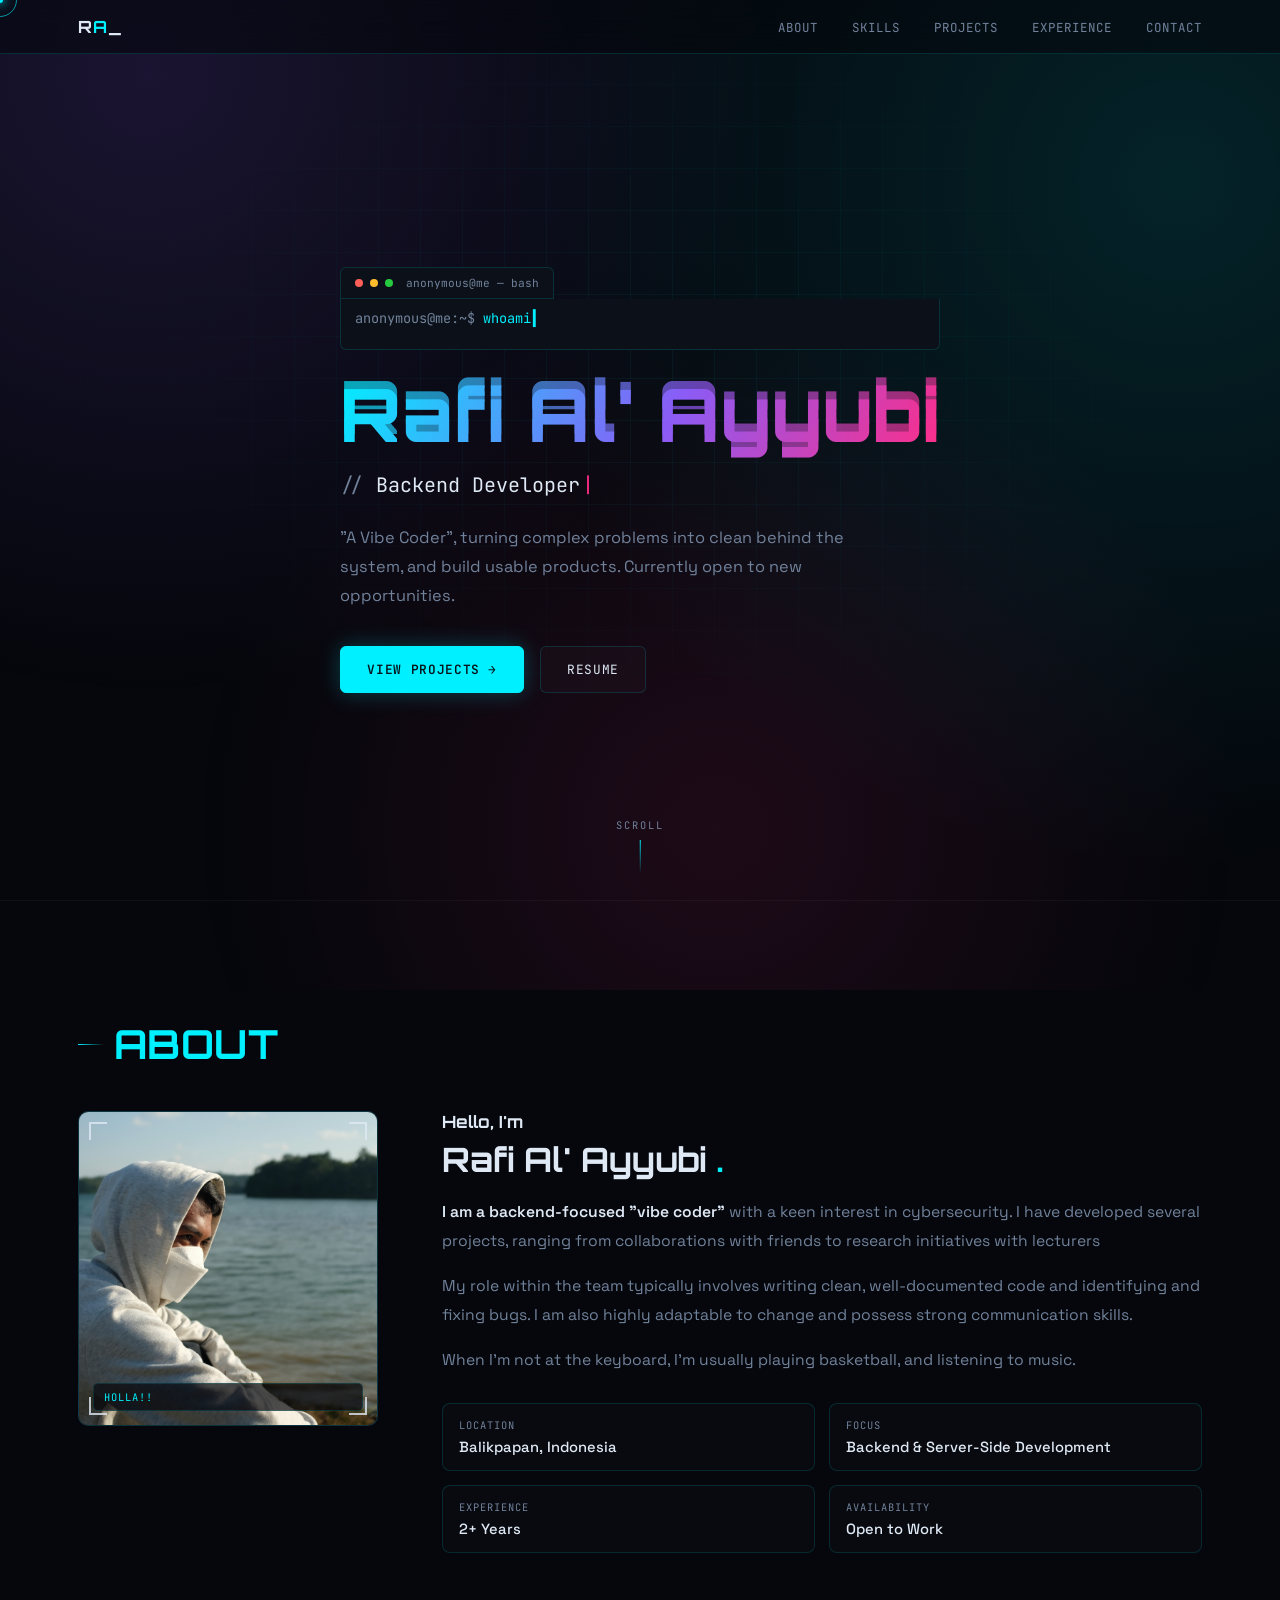
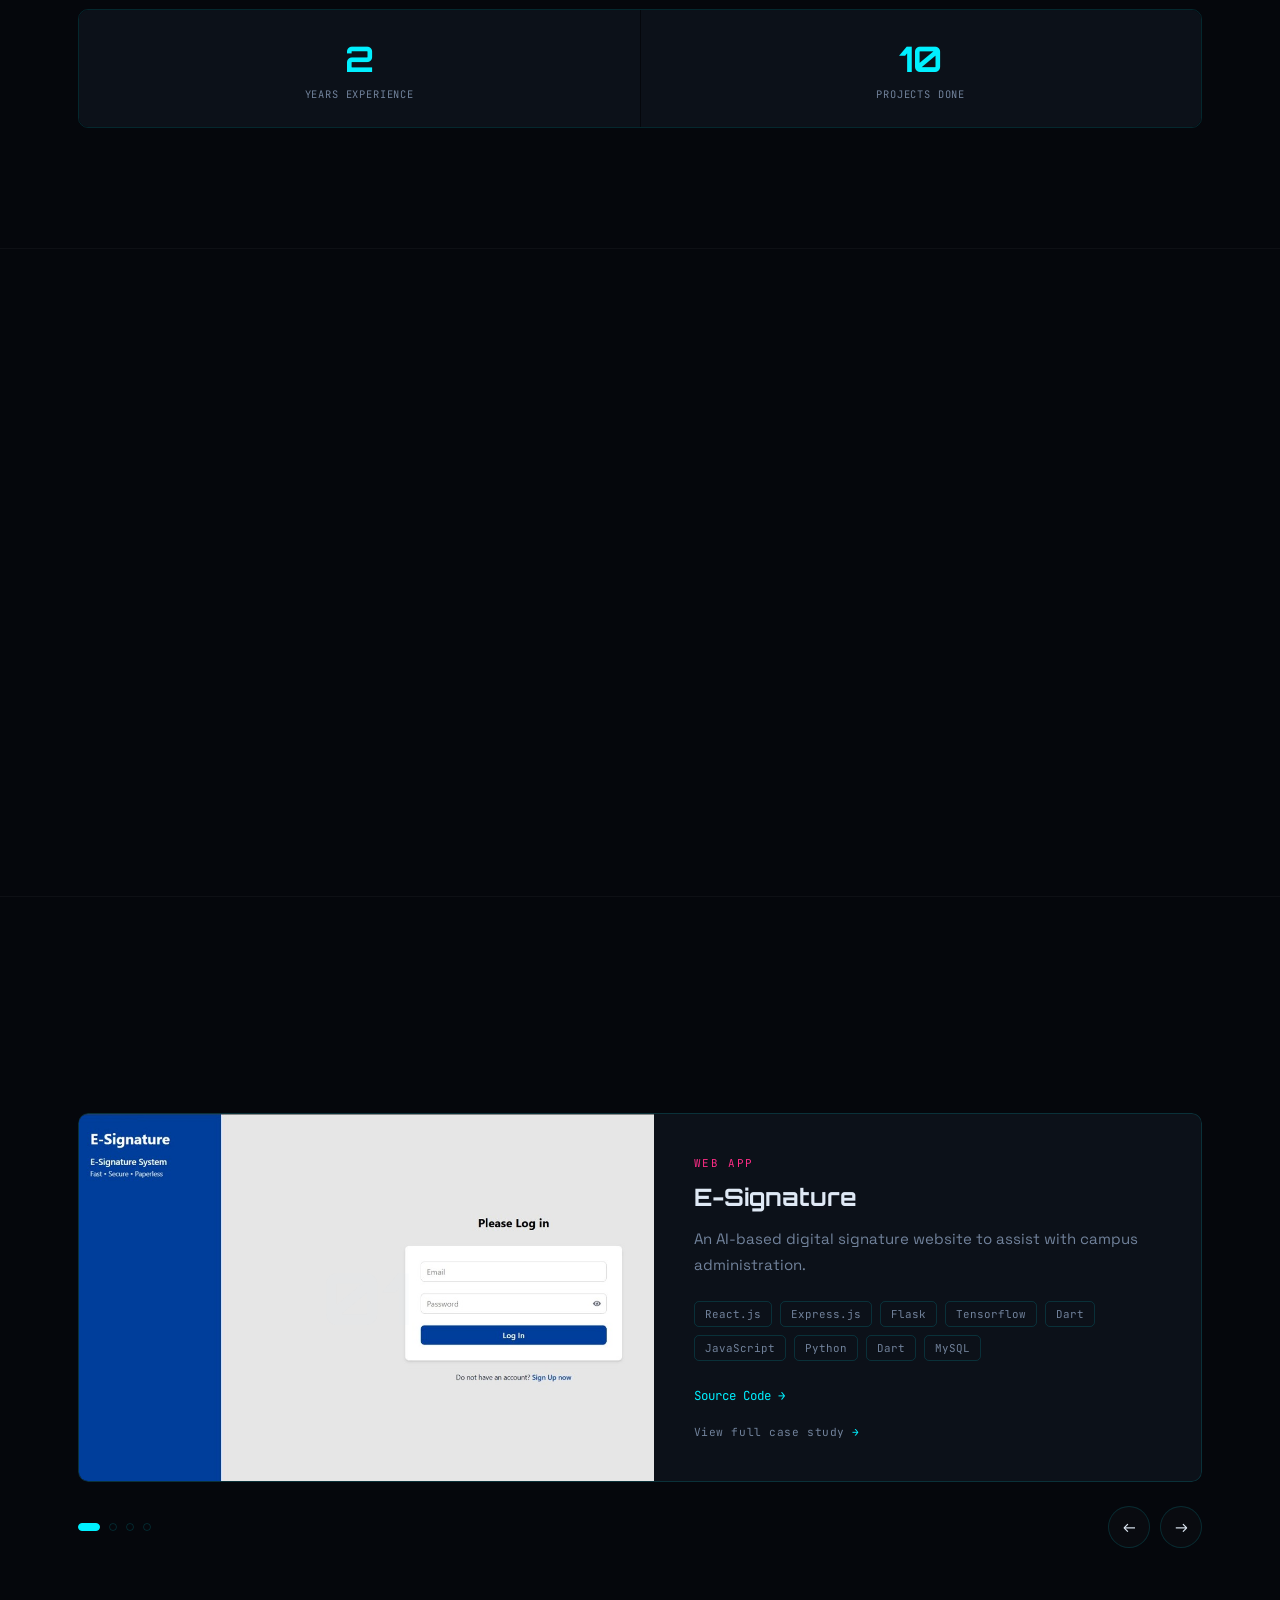
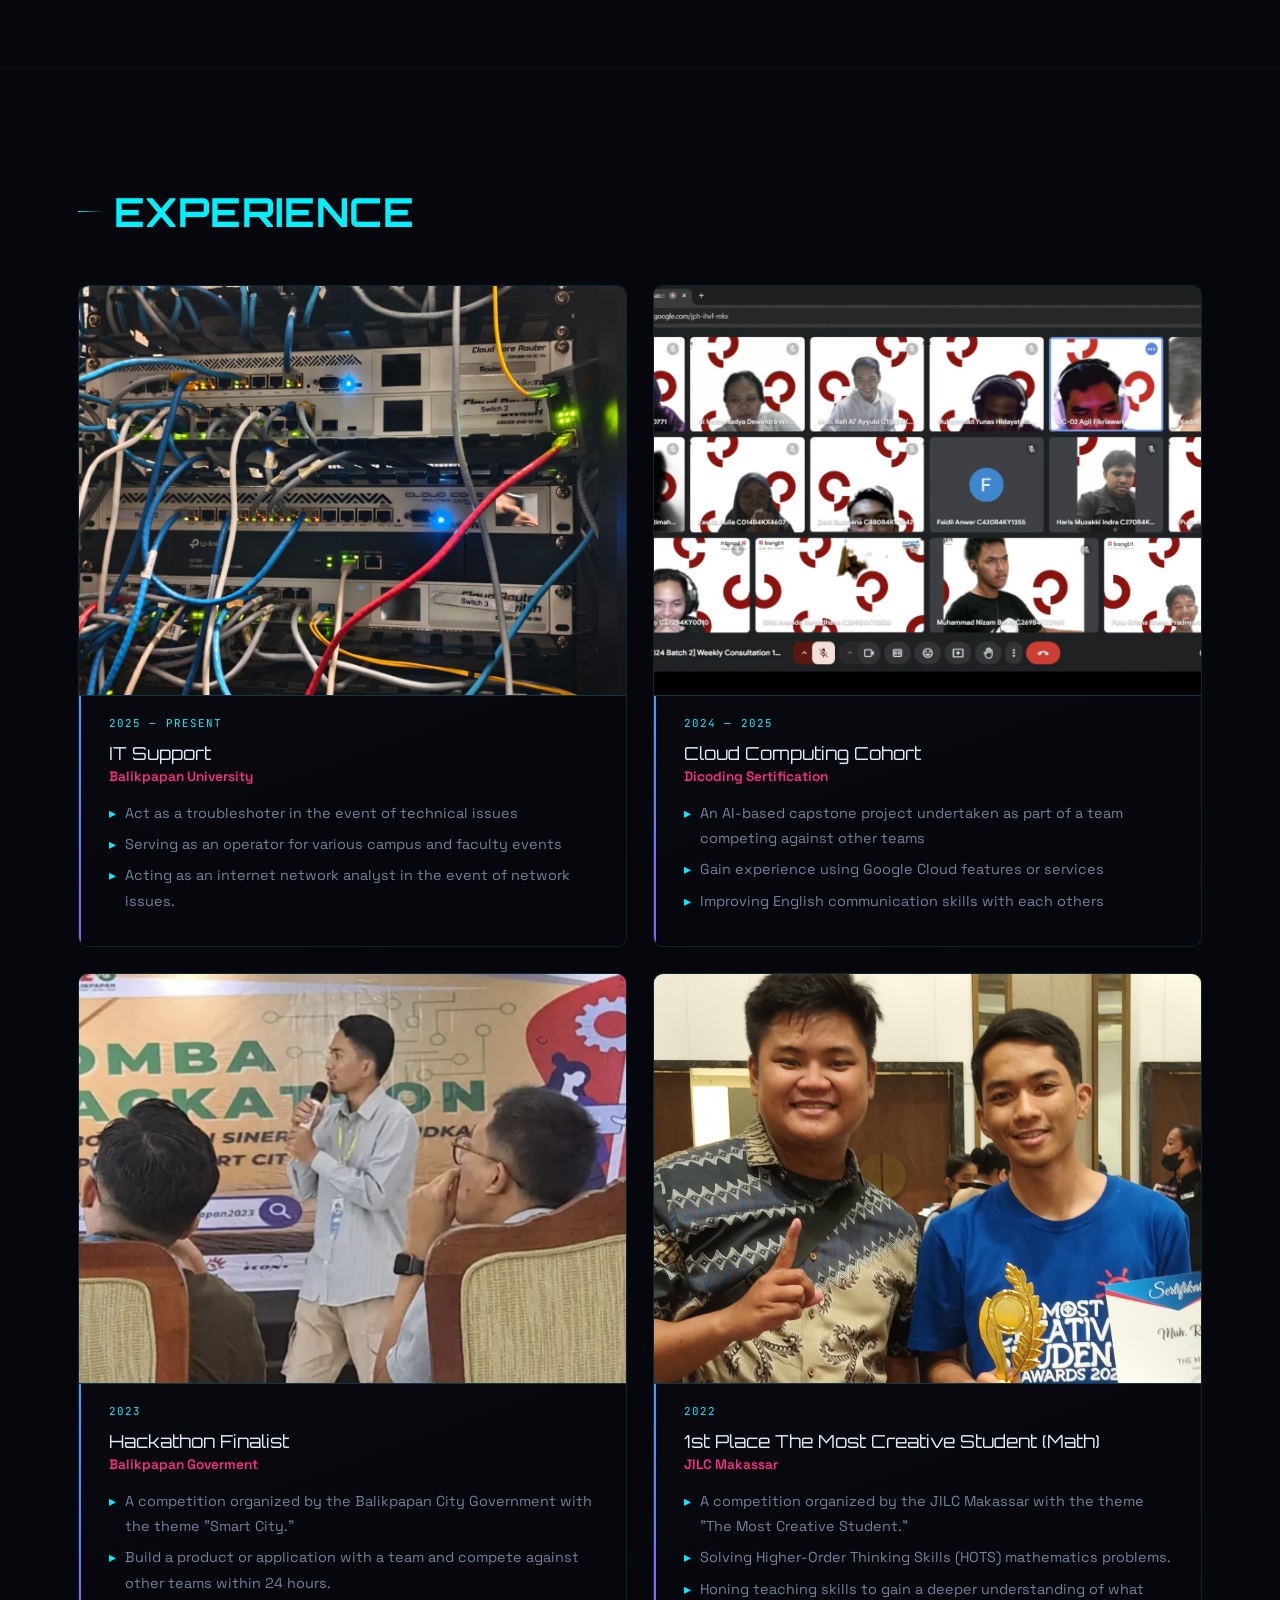
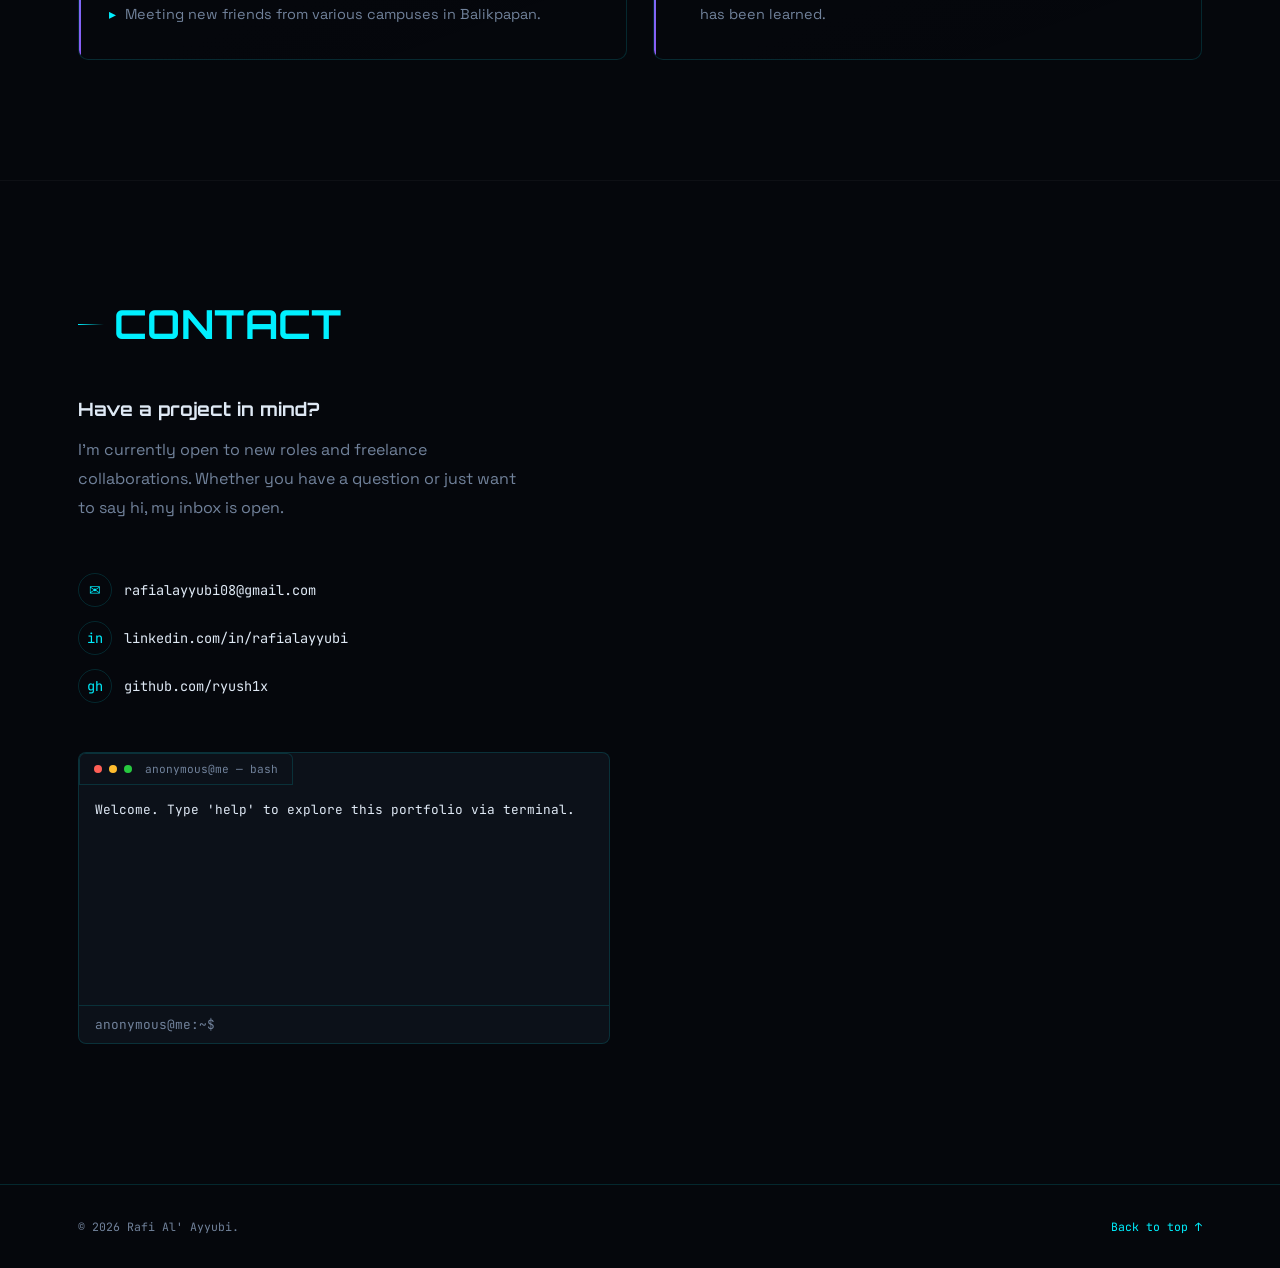
==== index.html @ 1286b6e8 "add files via upload" ====
<!DOCTYPE html>
<html lang="en">
<head>
<meta charset="UTF-8">
<meta name="viewport" content="width=device-width, initial-scale=1.0">
<title>Rafi Al' Ayyubi — Portfolio</title>
<link rel="preconnect" href="https://fonts.googleapis.com">
<link href="https://fonts.googleapis.com/css2?family=Orbitron:wght@500;600;700;800&family=Space+Grotesk:wght@400;500;600;700&family=JetBrains+Mono:wght@400;500;600&display=swap" rel="stylesheet">
<link rel="stylesheet" href="css/style.css">
</head>
<body data-page="home">

<div id="preloader">
  <div class="pre-inner">
    <div class="pre-logo">R<span>A</span>_</div>
    <p class="pre-line">&gt; booting_portfolio.sys</p>
    <div class="pre-bar"><div class="pre-bar-fill" id="preFill"></div></div>
    <p class="pre-pct"><span id="prePct">0</span>%</p>
  </div>
</div>

<div id="pageTransition" class="page-transition">
  <div class="pt-inner">
    [ <span id="ptText">OPENING_FILE</span> ]
    <div class="pt-bar"><div class="pt-bar-fill" id="ptFill"></div></div>
  </div>
</div>

<div id="cursor-dot"></div>
<div id="cursor-ring"></div>
<div id="scroll-progress"></div>

<header>
  <nav>
    <div class="logo">R<span>A</span>_</div>
    <ul class="nav-links" id="navLinks">
      <li><a href="#about">About</a></li>
      <li><a href="#skills">Skills</a></li>
      <li><a href="#projects">Projects</a></li>
      <li><a href="#experience">Experience</a></li>
      <li><a href="#contact">Contact</a></li>
    </ul>
    <button class="menu-toggle" id="menuToggle" aria-label="Toggle menu"><span></span><span></span><span></span></button>
  </nav>
</header>

<section class="hero" id="home">
  <div class="wrap hero-inner">
    <div class="term-bar anim-in" style="--d:.05s">
      <span class="term-dot r"></span><span class="term-dot y"></span><span class="term-dot g"></span>
      <span style="margin-left:6px;">anonymous@me — bash</span>
    </div>
    <div class="term-line anim-in" style="--d:.15s"><span class="prompt">anonymous@me:~$</span> <span id="term-type"></span></div>

    <h1 class="anim-in" style="--d:.28s"><span class="glitch" data-text="Rafi Al' Ayyubi">Rafi Al' Ayyubi</span></h1>
    <div class="role-line anim-in" style="--d:.42s">// <span id="role-type"></span></div>
    <p class="lede anim-in" style="--d:.55s">"A Vibe Coder", turning complex problems into clean behind the system, and build usable products. Currently open to new opportunities.</p>
    <div class="btn-row anim-in" style="--d:.68s">
      <a href="#projects" class="btn btn-primary">View Projects →</a>
      <a href="resume.html" id="resumeBtn" class="btn btn-ghost">Resume</a>
    </div>
  </div>
  <div class="scroll-cue">SCROLL<div class="line"></div></div>
</section>

<section class="section" id="about">
  <div class="wrap">
    <h2 class="section-title reveal eyebrow">About</h2>

    <div class="about-grid" style="margin-top:44px;">
      <div class="photo-frame reveal">
        <img src="assets/images/profile.jpg" alt="Rafi Al' Ayyubi"
             onerror="this.style.display='none'; this.nextElementSibling.style.display='flex';">
        <div class="avatar-placeholder" style="display:none;">
          <svg viewBox="0 0 24 24" fill="none" stroke="currentColor" stroke-width="1"><circle cx="12" cy="8" r="4"/><path d="M4 20c0-4.4 3.6-7 8-7s8 2.6 8 7"/></svg>
        </div>
        <span class="corner tl"></span><span class="corner tr"></span><span class="corner bl"></span><span class="corner br"></span>
        <div class="photo-tag">HOLLA!!</div>
      </div>

      <div class="about-copy reveal">
        <h3>Hello, I'm</h3>
        <div class="name-big">Rafi Al' Ayyubi <span class="accent">.</span></div>
        <p><strong>I am a backend-focused "vibe coder"</strong> with a keen interest in cybersecurity. I have developed several projects, ranging from collaborations with friends to research initiatives with lecturers</p>
        <p>My role within the team typically involves writing clean, well-documented code and identifying and fixing bugs. I am also highly adaptable to change and possess strong communication skills.</p>
        <p>When I'm not at the keyboard, I'm usually playing basketball, and listening to music.</p>

        <div class="meta-grid">
          <div class="meta-item"><div class="k">Location</div><div class="v">Balikpapan, Indonesia</div></div>
          <div class="meta-item"><div class="k">Focus</div><div class="v">Backend &amp; Server-Side Development</div></div>
          <div class="meta-item"><div class="k">Experience</div><div class="v">2+ Years</div></div>
          <div class="meta-item"><div class="k">Availability</div><div class="v">Open to Work</div></div>
        </div>
      </div>
    </div>

    <div class="stats-strip reveal">
      <div class="stat"><div class="num" data-count="2">0</div><div class="lbl">Years Experience</div></div>
      <div class="stat"><div class="num" data-count="10">0</div><div class="lbl">Projects Done</div></div>
    </div>
  </div>
</section>

<section class="section" id="skills">
  <div class="wrap">
    <h2 class="section-title reveal eyebrow">Skills</h2>

    <div class="skills-grid">
      <div class="skill-row reveal">
        <div class="top"><span class="name">HTML &amp; CSS</span><span class="pct">85%</span></div>
        <div class="bar-track"><div class="bar-fill" data-width="85"></div></div>
      </div>
      <div class="skill-row reveal">
        <div class="top"><span class="name">JavaScript</span><span class="pct">76%</span></div>
        <div class="bar-track"><div class="bar-fill" data-width="76"></div></div>
      </div>
      <div class="skill-row reveal">
        <div class="top"><span class="name">Express</span><span class="pct">75%</span></div>
        <div class="bar-track"><div class="bar-fill" data-width="75"></div></div>
      </div>
      <div class="skill-row reveal">
        <div class="top"><span class="name">Node.js</span><span class="pct">71%</span></div>
        <div class="bar-track"><div class="bar-fill" data-width="71"></div></div>
      </div>
      <div class="skill-row reveal">
        <div class="top"><span class="name">MySQL</span><span class="pct">83%</span></div>
        <div class="bar-track"><div class="bar-fill" data-width="83"></div></div>
      </div>
      <div class="skill-row reveal">
        <div class="top"><span class="name">Git &amp; Version Control</span><span class="pct">80%</span></div>
        <div class="bar-track"><div class="bar-fill" data-width="80"></div></div>
      </div>
    </div>

    <div class="tool-cloud reveal">
      <div class="eyebrow">Also Familiar With</div>
      <div class="tool-list">
        <span class="tool-chip">C++</span>
        <span class="tool-chip">Python</span>
        <span class="tool-chip">Dart</span>
        <span class="tool-chip">Flask</span>
        <span class="tool-chip">Tensorflow</span>
        <span class="tool-chip">OpenCV</span>
        <span class="tool-chip">Flutter</span>
        <span class="tool-chip">PostgreSQL</span>
        <span class="tool-chip">Docker</span>
        <span class="tool-chip">Tailwind CSS</span>
        <span class="tool-chip">Figma</span>
      </div>
    </div>
  </div>
</section>

<section class="section" id="projects">
  <div class="wrap">
    <h2 class="section-title reveal eyebrow">Projects</h2>

    <div class="carousel reveal" id="carousel">
      <div class="carousel-viewport">
        <div class="carousel-track" id="carouselTrack">

          <div class="slide">
            <div class="slide-visual">
              <img class="slide-thumb" src="assets/images/projects/project-1.jpg" alt="E-Signature preview" onerror="this.remove();" style="object-position:left;">
              <div class="glyph">01</div>
            </div>
            <div class="slide-body">
              <div class="tag">Web App</div>
              <h3>E-Signature</h3>
              <p>An AI-based digital signature website to assist with campus administration.</p>
              <div class="stack-row"><span>React.js</span><span>Express.js</span><span>Flask</span><span>Tensorflow</span><span>Dart</span><span>JavaScript</span><span>Python</span><span>Dart</span><span>MySQL</span></div>
              <div class="slide-links"><a href="https://github.com/E-Signature-Capstone-Project">Source Code →</a></div>
              <div class="case-hint">View full case study <span class="arrow">→</span></div>
            </div>
          </div>

          <div class="slide">
            <div class="slide-visual">
              <img class="slide-thumb" src="assets/images/projects/project-2.jpg" alt="Kernel Store preview" onerror="this.remove();" style="object-position:left;">
              <div class="glyph">02</div>
            </div>
            <div class="slide-body">
              <div class="tag">Web App</div>
              <h3>E-Waste App</h3>
              <p>IoT-based waste bin monitoring website for easy waste management</p>
              <div class="stack-row"><span>Arduino</span><span>React.js</span><span>C++</span><span>Supabase</span><span>Blynk</span><span>MySQL</span></div>
              <div class="slide-links"><a href="https://github.com/ryush1x/backend-e-waste-app">Source Code →</a></div>
              <div class="case-hint">View full case study <span class="arrow">→</span></div>
            </div>
          </div>

          <div class="slide">
            <div class="slide-visual">
              <img class="slide-thumb" src="assets/images/projects/project-3.jpg" alt="Pulse Habit Tracker preview" onerror="this.remove();">
              <div class="glyph">03</div>
            </div>
            <div class="slide-body">
              <div class="tag">Game App</div>
              <h3>Atma</h3>
              <p>2D Platformer game application built using the Unity engine.</p>
              <div class="stack-row"><span>C#</span><span>Unity</span></div>
              <div class="slide-links"><a href="https://github.com/ryushix/Atma">Source Code →</a></div>
              <div class="case-hint">View full case study <span class="arrow">→</span></div>
            </div>
          </div>

          <div class="slide">
            <div class="slide-visual">
              <img class="slide-thumb" src="assets/images/projects/project-4.jpg" alt="Cipher API Explorer preview" onerror="this.remove();">
              <div class="glyph">04</div>
            </div>
            <div class="slide-body">
              <div class="tag">Simulator</div>
              <h3>Projectile Motion Simulator</h3>
              <p>A simulation website designed to help users understand the physics concept of projectile motion.</p>
              <div class="stack-row"><span>React.js</span><span>Vite.js</span><span>JavaScript</span><span>HTML5 Canvas</span></div>
              <div class="slide-links"><a href="https://github.com/rvyhvn/judi-parabola">Source Code →</a></div>
              <div class="case-hint">View full case study <span class="arrow">→</span></div>
            </div>
          </div>

        </div>
      </div>

      <div class="carousel-controls">
        <div class="carousel-dots" id="carouselDots"></div>
        <div class="carousel-arrows">
          <button class="c-arrow" id="prevSlide" aria-label="Previous project">←</button>
          <button class="c-arrow" id="nextSlide" aria-label="Next project">→</button>
        </div>
      </div>
    </div>
  </div>
</section>

<section class="section" id="experience">
  <div class="wrap">
    <h2 class="section-title reveal eyebrow">Experience</h2>

    <div class="exp-grid">
      <div class="exp-card reveal">
        <div class="exp-visual"><div class="glitch-stage" id="expVisual1"></div></div>
        <span class="exp-date">2025 — Present</span>
        <div class="exp-role">IT Support</div>
        <div class="exp-org">Balikpapan University</div>
        <ul class="exp-desc">
          <li>Act as a troubleshoter in the event of technical issues</li>
          <li>Serving as an operator for various campus and faculty events</li>
          <li>Acting as an internet network analyst in the event of network issues.</li>
        </ul>
      </div>

      <div class="exp-card reveal">
        <div class="exp-visual"><div class="glitch-stage" id="expVisual2"></div></div>
        <span class="exp-date">2024 — 2025</span>
        <div class="exp-role">Cloud Computing Cohort</div>
        <div class="exp-org">Dicoding Sertification</div>
        <ul class="exp-desc">
          <li>An AI-based capstone project undertaken as part of a team competing against other teams</li>
          <li>Gain experience using Google Cloud features or services</li>
          <li>Improving English communication skills with each others</li>
        </ul>
      </div>

      <div class="exp-card reveal">
        <div class="exp-visual"><div class="glitch-stage" id="expVisual2"></div></div>
        <span class="exp-date">2023</span>
        <div class="exp-role">Hackathon Finalist</div>
        <div class="exp-org">Balikpapan Goverment</div>
        <ul class="exp-desc">
          <li>A competition organized by the Balikpapan City Government with the theme "Smart City."</li>
          <li>Build a product or application with a team and compete against other teams within 24 hours.</li>
          <li>Meeting new friends from various campuses in Balikpapan.</li>
        </ul>
      </div>

      <div class="exp-card reveal">
        <div class="exp-visual"><div class="glitch-stage" id="expVisual2"></div></div>
        <span class="exp-date">2022</span>
        <div class="exp-role">1st Place The Most Creative Student (Math)</div>
        <div class="exp-org">JILC Makassar</div>
        <ul class="exp-desc">
          <li>A competition organized by the JILC Makassar with the theme "The Most Creative Student."</li>
          <li>Solving Higher-Order Thinking Skills (HOTS) mathematics problems.</li>
          <li>Honing teaching skills to gain a deeper understanding of what has been learned.</li>
        </ul>
      </div>

    </div>
  </div>
</section>

<section class="section" id="contact">
  <div class="wrap">
    <h2 class="section-title reveal eyebrow">Contact</h2>

    <div class="contact-wrap">
      <div class="contact-copy reveal">
        <h3 class="about-copy" style="font-family:var(--display); font-size:1.15rem;">Have a project in mind?</h3>
        <p>I'm currently open to new roles and freelance collaborations. Whether you have a question or just want to say hi, my inbox is open.</p>
        <br>
        <div class="contact-links">
          <a href="mailto:rafialayyubi08@gmail.com"><span class="ico">✉</span> rafialayyubi08@gmail.com</a>
          <a href="https://www.linkedin.com/in/rafialayyubi/"><span class="ico">in</span> linkedin.com/in/rafialayyubi</a>
          <a href="https://github.com/ryush1x"><span class="ico">gh</span> github.com/ryush1x</a>
        </div>
        <br>

        <div class="mini-terminal" id="miniTerminal">
          <div class="term-bar">
            <span class="term-dot r"></span><span class="term-dot y"></span><span class="term-dot g"></span>
            <span style="margin-left:6px;">anonymous@me — bash</span>
          </div>
          <div class="mt-output" id="mtOutput"></div>
          <div class="mt-input-row">
            <span class="mt-prompt">anonymous@me:~$</span>
            <input type="text" id="mtInput" class="mt-input" autocomplete="off" spellcheck="false" aria-label="Terminal command input">
          </div>
        </div>
      </div>

    </div>
  </div>
</section>

<footer>
  <div class="wrap footer-inner">
    <p>© 2026 Rafi Al' Ayyubi.</p>
    <a href="#home" class="to-top">Back to top ↑</a>
  </div>
</footer>

<script src="js/cursor.js"></script>
<script src="js/gallery.js"></script>
<script src="js/main.js"></script>
<script src="js/terminal.js"></script>
</body>
</html>
---- css/style.css ----
:root{
  --void:#05070c;
  --panel:#0c1119;
  --panel-2:#111826;
  --panel-border: rgba(0,240,255,.14);
  --cyan:#00f0ff;
  --magenta:#ff2d87;
  --violet:#8b5cf6;
  --text:#dfe9f5;
  --muted:#71829b;
  --mono:'JetBrains Mono', monospace;
  --display:'Orbitron', sans-serif;
  --body:'Space Grotesk', sans-serif;
  --radius: 10px;
  --maxw: 1180px;
}

body[data-page="project"], body[data-page="resume"]{ --maxw: 980px; }

*{margin:0;padding:0;box-sizing:border-box;}
html{scroll-behavior:smooth;}

body{
  background:var(--void);
  color:var(--text);
  font-family:var(--body);
  overflow-x:hidden;
  cursor:none;
}
body::before{
  content:'';
  position:fixed; inset:-10%;
  z-index:-1;
  background-image:
    radial-gradient(circle at 18% 15%, rgba(139,92,246,.16), transparent 40%),
    radial-gradient(circle at 85% 25%, rgba(0,240,255,.12), transparent 45%),
    radial-gradient(circle at 55% 85%, rgba(255,45,135,.10), transparent 42%);
  animation: ambientDrift 26s ease-in-out infinite alternate;
  pointer-events:none;
}
@keyframes ambientDrift{
  0%{ transform:translate(0,0) scale(1); }
  100%{ transform:translate(-3%,3%) scale(1.08); }
}

@media (hover:none), (pointer:coarse){ body{cursor:auto;} }

::selection{background:var(--magenta); color:#05070c;}

a{color:inherit; text-decoration:none;}
ul{list-style:none;}
img{max-width:100%; display:block;}
button{font-family:inherit; cursor:none;}
@media (hover:none), (pointer:coarse){ button{cursor:pointer;} }

.wrap{max-width:var(--maxw); margin:0 auto; padding:0 28px;}

.eyebrow{
  font-family:var(--mono);
  font-size:.72rem;
  letter-spacing:.28em;
  text-transform:uppercase;
  color:var(--cyan);
  display:flex; align-items:center; gap:10px;
  margin-bottom:14px;
}
.eyebrow::before{
  content:'';
  width:26px; height:1px;
  background:linear-gradient(90deg, var(--cyan), transparent);
  animation: lineGlow 4.2s ease-in-out infinite;
}
@keyframes lineGlow{ 0%,100%{opacity:.5;} 50%{opacity:1;} }

.section-title{
  font-family:var(--display);
  font-weight:700;
  font-size:clamp(1.7rem, 3.4vw, 2.5rem);
  letter-spacing:.01em;
  line-height:1.15;
}
.section-title span{color:var(--cyan);}

.section{
  padding:120px 0;
  position:relative;
  border-top:1px solid rgba(255,255,255,.04);
}

.reveal{opacity:0; transform:translateY(28px); transition:opacity .7s ease, transform .7s ease;}
.reveal.in{opacity:1; transform:translateY(0);}


.anim-in{ opacity:0; transform:translateY(24px); }
body.loaded .anim-in{
  animation: fadeUp .8s cubic-bezier(.16,.84,.44,1) forwards;
  animation-delay: var(--d, 0s);
}
@keyframes fadeUp{ to{ opacity:1; transform:none; } }

@media (prefers-reduced-motion: reduce){
  *{animation:none !important; transition:none !important;}
  .reveal, .anim-in{opacity:1 !important; transform:none !important;}
  #preloader, .page-transition, .decrypt-overlay, .scan-overlay, .scan-line{display:none !important;}
  .resume-sheet{clip-path:none !important;}
}


#preloader{
  position:fixed; inset:0; z-index:10001;
  background:var(--void);
  display:flex; align-items:center; justify-content:center;
  transition:opacity .6s ease, visibility .6s ease;
}
#preloader.done{ opacity:0; visibility:hidden; pointer-events:none; }
.pre-inner{text-align:center;}
.pre-logo{font-family:var(--display); font-weight:700; font-size:1.7rem; margin-bottom:20px; letter-spacing:.05em;}
.pre-logo span{color:var(--cyan);}
.pre-line{font-family:var(--mono); font-size:.78rem; color:var(--muted); margin-bottom:18px;}
.pre-bar{width:220px; height:2px; background:var(--panel-2); margin:0 auto; overflow:hidden; border-radius:2px;}
.pre-bar-fill{height:100%; width:0%; background:linear-gradient(90deg,var(--violet),var(--cyan)); box-shadow:0 0 10px var(--cyan);}
.pre-pct{font-family:var(--mono); font-size:.68rem; color:var(--cyan); margin-top:10px; letter-spacing:.1em;}


.page-transition{
  position:fixed; inset:0; z-index:10000;
  background:var(--void);
  display:flex; align-items:center; justify-content:center;
  clip-path: circle(0% at 50% 50%);
  transition: clip-path .6s cubic-bezier(.65,0,.35,1);
  pointer-events:none;
}
.page-transition.active{ clip-path: circle(150% at 50% 50%); pointer-events:all; }
.pt-inner{ text-align:center; font-family:var(--mono); color:var(--cyan); letter-spacing:.14em; text-transform:uppercase; font-size:.8rem; }
.pt-bar{ width:220px; height:2px; background:var(--panel-2); margin:14px auto 0; overflow:hidden; border-radius:2px; }
.pt-bar-fill{ height:100%; width:0%; background:linear-gradient(90deg,var(--cyan),var(--magenta)); box-shadow:0 0 10px var(--cyan); transition:width .2s linear; }


.decrypt-overlay{
  position:fixed; inset:0; z-index:10000; background:var(--void);
  display:flex; align-items:center; justify-content:center;
  clip-path: circle(150% at 50% 50%);
  transition: clip-path .65s cubic-bezier(.65,0,.35,1);
}
.decrypt-overlay.reveal{ clip-path: circle(0% at 50% 50%); }
.do-inner{ text-align:center; font-family:var(--mono); color:var(--cyan); letter-spacing:.14em; text-transform:uppercase; font-size:.8rem; }
.do-bar{ width:220px; height:2px; background:var(--panel-2); margin:14px auto 0; overflow:hidden; border-radius:2px; }
.do-bar-fill{ height:100%; width:0%; background:linear-gradient(90deg,var(--cyan),var(--magenta)); box-shadow:0 0 10px var(--cyan); transition:width .18s linear; }


.scan-overlay{
  position:fixed; inset:0; z-index:10000; background:var(--void);
  display:flex; align-items:center; justify-content:center;
  clip-path: inset(0 0 0 0);
  transition: clip-path .9s cubic-bezier(.65,0,.35,1);
}
.scan-overlay.reveal{ clip-path: inset(100% 0 0 0); }
.so-inner{
  position:relative; z-index:2; text-align:center; font-family:var(--mono);
  color:var(--cyan); letter-spacing:.14em; text-transform:uppercase; font-size:.8rem;
}
.so-bar{ width:220px; height:2px; background:var(--panel-2); margin:14px auto 0; overflow:hidden; border-radius:2px; }
.so-bar-fill{ height:100%; width:0%; background:linear-gradient(90deg,var(--cyan),var(--magenta)); box-shadow:0 0 10px var(--cyan); transition:width .18s linear; }


#cursor-dot, #cursor-ring{
  position:fixed; top:0; left:0;
  pointer-events:none;
  border-radius:50%;
  z-index:9999;
  transform:translate(-50%,-50%);
}
#cursor-dot{
  width:6px; height:6px;
  background:var(--cyan);
  box-shadow:0 0 8px var(--cyan), 0 0 16px var(--cyan);
}
#cursor-ring{
  width:34px; height:34px;
  border:1px solid var(--cyan);
  opacity:.6;
  transition:width .2s, height .2s, border-color .2s, opacity .2s;
}
#cursor-ring.active{
  width:52px; height:52px;
  border-color:var(--magenta);
  background:rgba(255,45,135,.06);
}
@media (hover:none), (pointer:coarse){
  #cursor-dot, #cursor-ring{display:none;}
}


#scroll-progress{
  position:fixed; top:0; left:0; height:2px; width:0%;
  background:linear-gradient(90deg, var(--cyan), var(--violet), var(--magenta));
  box-shadow:0 0 10px var(--cyan);
  z-index:9998;
}


header{
  position:fixed; top:0; left:0; right:0; z-index:500;
  backdrop-filter: blur(14px);
  background:rgba(5,7,12,.55);
  border-bottom:1px solid var(--panel-border);
}
body[data-page="project"] header, body[data-page="resume"] header{ position:sticky; }

nav{
  max-width:var(--maxw); margin:0 auto; padding:16px 28px;
  display:flex; align-items:center; justify-content:space-between;
}
.logo{
  font-family:var(--display); font-weight:700; font-size:1.05rem;
  letter-spacing:.05em;
}
.logo span{color:var(--cyan);}
.nav-links{display:flex; gap:34px; align-items:center;}
.nav-links a{
  font-family:var(--mono); font-size:.78rem; letter-spacing:.08em;
  text-transform:uppercase; color:var(--muted);
  position:relative; padding-bottom:4px;
  transition:color .25s;
}
.nav-links a::after{
  content:''; position:absolute; left:0; bottom:0; height:1px; width:0;
  background:var(--cyan); box-shadow:0 0 8px var(--cyan);
  transition:width .25s;
}
.nav-links a:hover, .nav-links a.active{color:var(--text);}
.nav-links a:hover::after, .nav-links a.active::after{width:100%;}

.status-pill{
  display:flex; align-items:center; gap:8px;
  font-family:var(--mono); font-size:.68rem; letter-spacing:.1em;
  color:var(--muted); text-transform:uppercase;
  border:1px solid var(--panel-border); padding:6px 12px; border-radius:20px;
}
.status-dot{
  width:7px; height:7px; border-radius:50%; background:#3cff9a;
  box-shadow:0 0 8px #3cff9a;
  animation:blink 1.6s infinite;
}
@keyframes blink{ 0%,100%{opacity:1;} 50%{opacity:.25;} }

.menu-toggle{display:none; flex-direction:column; gap:5px; background:none; border:none;}
.menu-toggle span{width:22px; height:2px; background:var(--cyan);}

.back-link{
  font-family:var(--mono); font-size:.75rem; letter-spacing:.08em; text-transform:uppercase;
  color:var(--muted); display:flex; align-items:center; gap:8px; transition:color .25s;
}
.back-link:hover{color:var(--cyan);}
.back-link .arrow{animation:arrowNudgeBack 1.8s ease-in-out infinite; display:inline-block;}
@keyframes arrowNudgeBack{ 0%,100%{transform:translateX(0);} 50%{transform:translateX(-5px);} }

@media (max-width: 860px){
  .nav-links{
    position:fixed; top:64px; right:0; left:0;
    background:var(--panel); border-bottom:1px solid var(--panel-border);
    flex-direction:column; padding:24px 28px; gap:20px;
    transform:translateY(-140%); transition:transform .35s ease;
  }
  .nav-links.open{transform:translateY(0);}
  .menu-toggle{display:flex;}
  .status-pill{display:none;}
}


.btn{
  font-family:var(--mono); font-size:.8rem; letter-spacing:.05em; text-transform:uppercase;
  padding:14px 26px; border-radius:6px; display:inline-flex; align-items:center; justify-content:center; gap:10px;
  transition:transform .25s, box-shadow .25s, background .25s, color .25s;
}
.btn-primary{
  background:var(--cyan); color:#04141a; font-weight:600; border:1px solid var(--cyan);
  box-shadow:0 0 22px rgba(0,240,255,.25);
}
.btn-primary:hover{transform:translateY(-3px); box-shadow:0 8px 30px rgba(0,240,255,.45);}
.btn-ghost{
  border:1px solid var(--panel-border); color:var(--text); background:rgba(255,255,255,.02);
}
.btn-ghost:hover{border-color:var(--cyan); color:var(--cyan); transform:translateY(-3px);}


.hero{
  min-height:100vh;
  display:flex; align-items:center;
  padding:140px 0 80px;
  position:relative;
}
.hero::before{
  content:'';
  position:absolute; inset:0;
  background-image:
    linear-gradient(rgba(0,240,255,.05) 1px, transparent 1px),
    linear-gradient(90deg, rgba(0,240,255,.05) 1px, transparent 1px);
  background-size:42px 42px;
  mask-image: radial-gradient(ellipse 60% 60% at 50% 40%, black 10%, transparent 75%);
  pointer-events:none;
  animation: gridDrift 34s linear infinite;
}
@keyframes gridDrift{ to{ background-position:42px 42px; } }
.hero-inner{position:relative; z-index:2; max-width:820px;}

.term-bar{
  display:inline-flex; align-items:center; gap:7px;
  font-family:var(--mono); font-size:.7rem; color:var(--muted);
  border:1px solid var(--panel-border); border-radius:6px 6px 0 0;
  background:var(--panel); padding:8px 14px; margin-bottom:0;
}
.term-dot{width:8px; height:8px; border-radius:50%;}
.term-dot.r{background:#ff5f56;} .term-dot.y{background:#ffbd2e;} .term-dot.g{background:#27c93f;}

.term-line{
  font-family:var(--mono); font-size:.85rem; color:var(--cyan);
  background:var(--panel); border:1px solid var(--panel-border); border-top:none;
  padding:10px 14px 22px; border-radius:0 0 6px 6px; margin-bottom:26px;
}
.term-line .prompt{color:var(--muted);}
#term-type::after{
  content:'▍'; margin-left:2px; color:var(--cyan); animation:caret 1s step-end infinite;
}
@keyframes caret{ 50%{opacity:0;} }

.hero h1{
  font-family:var(--display); font-weight:800;
  font-size:clamp(2.6rem, 7vw, 4.6rem);
  line-height:1.04; letter-spacing:.01em;
  position:relative; display:inline-block;
}
.hero h1 .glitch{
  position:relative;
  background:linear-gradient(120deg, var(--cyan), var(--violet) 55%, var(--magenta));
  -webkit-background-clip:text; background-clip:text; color:transparent;
}
.hero h1 .glitch::before, .hero h1 .glitch::after{
  content:attr(data-text);
  position:absolute; left:0; top:0; width:100%; height:100%;
  background:linear-gradient(120deg, var(--cyan), var(--violet) 55%, var(--magenta));
  -webkit-background-clip:text; background-clip:text; color:transparent;
  opacity:.7;
}
.hero h1 .glitch::before{ animation:glitch-1 4.5s infinite linear; clip-path: inset(0 0 55% 0); }
.hero h1 .glitch::after{ animation:glitch-2 4.5s infinite linear; clip-path: inset(55% 0 0 0); }
@keyframes glitch-1{
  0%,90%,100%{transform:translate(0,0);} 91%{transform:translate(-3px,-1px);} 93%{transform:translate(3px,1px);} 95%{transform:translate(-2px,1px);} 97%{transform:translate(2px,-1px);}
}
@keyframes glitch-2{
  0%,90%,100%{transform:translate(0,0);} 91%{transform:translate(3px,1px);} 93%{transform:translate(-3px,-1px);} 95%{transform:translate(2px,-1px);} 97%{transform:translate(-2px,1px);}
}

.role-line{
  font-family:var(--mono); font-size:clamp(1rem,2.2vw,1.25rem);
  color:var(--muted); margin:20px 0 26px;
}
.role-line span{color:var(--text);}
#role-type::after{
  content:'|'; color:var(--magenta); margin-left:2px; animation:caret 1s step-end infinite;
}

.hero p.lede{
  color:var(--muted); font-size:1.02rem; line-height:1.75; max-width:560px; margin-bottom:36px;
}

.btn-row{display:flex; gap:16px; flex-wrap:wrap;}

.scroll-cue{
  position:absolute; bottom:26px; left:50%; transform:translateX(-50%);
  font-family:var(--mono); font-size:.65rem; letter-spacing:.2em; color:var(--muted);
  text-align:center;
}
.scroll-cue .line{width:1px; height:34px; background:linear-gradient(var(--cyan), transparent); margin:8px auto 0; animation:cue 2s infinite;}
@keyframes cue{0%{opacity:0;} 30%{opacity:1;} 100%{opacity:0; transform:scaleY(1.1);}}


.about-grid{
  display:grid; grid-template-columns: 300px 1fr; gap:64px; align-items:start;
}
@media (max-width: 760px){ .about-grid{grid-template-columns:1fr; gap:40px;} }

.photo-frame{
  position:relative; width:100%; aspect-ratio:1/1.05;
  border:1px solid var(--panel-border); border-radius:var(--radius);
  background:linear-gradient(160deg, var(--panel), var(--panel-2));
  display:flex; align-items:center; justify-content:center;
  overflow:hidden;
}
.photo-frame img{width:100%; height:100%; object-fit:cover;}
.photo-frame .avatar-placeholder{
  width:100%; height:100%;
  display:flex; align-items:center; justify-content:center;
  color:var(--cyan); opacity:.5;
}
.photo-frame .avatar-placeholder svg{width:44%; height:44%;}
.corner{
  position:absolute; width:18px; height:18px; border-color:var(--cyan); opacity:.8;
  animation: cornerPulse 3.6s ease-in-out infinite;
}
.corner.tl{top:10px; left:10px; border-top:2px solid; border-left:2px solid;}
.corner.tr{top:10px; right:10px; border-top:2px solid; border-right:2px solid; animation-delay:.4s;}
.corner.bl{bottom:10px; left:10px; border-bottom:2px solid; border-left:2px solid; animation-delay:.8s;}
.corner.br{bottom:10px; right:10px; border-bottom:2px solid; border-right:2px solid; animation-delay:1.2s;}
@keyframes cornerPulse{ 0%,100%{opacity:.45;} 50%{opacity:1;} }
.photo-tag{
  position:absolute; bottom:14px; left:14px; right:14px;
  font-family:var(--mono); font-size:.65rem; color:var(--cyan);
  letter-spacing:.1em; text-transform:uppercase;
  background:rgba(5,7,12,.7); border:1px solid var(--panel-border);
  padding:6px 10px; border-radius:5px;
}

.about-copy h3{
  font-family:var(--display); font-size:1.05rem; color:var(--text); margin-bottom:6px;
}
.about-copy .name-big{
  font-family:var(--display); font-weight:700; font-size:clamp(1.6rem,3vw,2.1rem);
  margin-bottom:18px;
}
.about-copy .name-big .accent{color:var(--cyan);}
.about-copy p{color:var(--muted); line-height:1.85; margin-bottom:16px; font-size:.98rem;}
.about-copy p strong{color:var(--text); font-weight:600;}

.meta-grid{
  display:grid; grid-template-columns:repeat(2,1fr); gap:14px; margin-top:28px;
}
.meta-item{
  border:1px solid var(--panel-border); border-radius:8px; padding:14px 16px;
  background:rgba(255,255,255,.015);
}
.meta-item .k{font-family:var(--mono); font-size:.65rem; color:var(--muted); text-transform:uppercase; letter-spacing:.1em; margin-bottom:6px;}
.meta-item .v{font-size:.92rem; color:var(--text); font-weight:500;}

/* stats strip */
.stats-strip{
  margin-top:56px; display:grid; grid-template-columns:repeat(2,1fr); gap:1px;
  border:1px solid var(--panel-border); border-radius:var(--radius); overflow:hidden;
}
.stat{
  background:var(--panel); padding:26px 18px; text-align:center;
}
.stat .num{
  font-family:var(--display); font-weight:700; font-size:clamp(1.6rem,3vw,2.2rem); color:var(--cyan);
}
.stat .lbl{font-family:var(--mono); font-size:.65rem; letter-spacing:.08em; text-transform:uppercase; color:var(--muted); margin-top:6px;}
@media (max-width:640px){ .stats-strip{grid-template-columns:repeat(2,1fr);} }


.skills-grid{display:grid; grid-template-columns:1fr 1fr; gap:34px 56px; margin-top:50px;}
@media (max-width:700px){ .skills-grid{grid-template-columns:1fr;} }

.skill-row .top{display:flex; justify-content:space-between; align-items:baseline; margin-bottom:10px;}
.skill-row .name{font-family:var(--body); font-weight:600; font-size:.95rem;}
.skill-row .pct{font-family:var(--mono); font-size:.8rem; color:var(--cyan);}
.bar-track{
  position:relative; width:100%; height:8px; border-radius:5px;
  background:var(--panel-2); border:1px solid var(--panel-border); overflow:hidden;
}
.bar-fill{
  position:absolute; left:0; top:0; height:100%; width:0%;
  border-radius:5px;
  background:linear-gradient(90deg, var(--violet), var(--cyan));
  box-shadow:0 0 12px rgba(0,240,255,.5);
  transition:width 1.4s cubic-bezier(.17,.84,.44,1);
}
.bar-fill::after{
  content:'';
  position:absolute; top:0; bottom:0; width:40%;
  background:linear-gradient(90deg, transparent, rgba(255,255,255,.55), transparent);
  animation:sheen 2.6s linear infinite;
}
@keyframes sheen{ 0%{ left:-40%; } 100%{ left:110%; } }

.tool-cloud{margin-top:60px;}
.tool-cloud .eyebrow{margin-bottom:20px;}
.tool-list{display:flex; flex-wrap:wrap; gap:12px;}
.tool-chip{
  font-family:var(--mono); font-size:.78rem; padding:9px 16px; border-radius:20px;
  border:1px solid var(--panel-border); color:var(--muted);
  transition:border-color .25s, color .25s, transform .25s;
  animation: chipBreathe 5s ease-in-out infinite;
}
.tool-chip:nth-child(2n){animation-delay:.6s;}
.tool-chip:nth-child(3n){animation-delay:1.2s;}
.tool-chip:nth-child(4n){animation-delay:1.8s;}
@keyframes chipBreathe{ 0%,100%{border-color:var(--panel-border);} 50%{border-color:rgba(0,240,255,.4);} }
.tool-chip:hover{border-color:var(--magenta); color:var(--text); transform:translateY(-2px);}


.carousel{position:relative; margin-top:50px;}
.carousel-viewport{overflow:hidden; border-radius:var(--radius);}
.carousel-track{display:flex; transition:transform .6s cubic-bezier(.65,0,.35,1);}
.slide{
  min-width:100%;
  display:grid; grid-template-columns:1.05fr 1fr; gap:0;
  border:1px solid var(--panel-border); border-radius:var(--radius); overflow:hidden;
  background:var(--panel);
  cursor:pointer;
  transition:border-color .3s;
}
.slide:hover{border-color:rgba(0,240,255,.35);}
@media (max-width:760px){ .slide{grid-template-columns:1fr;} }

.slide-visual{
  position:relative; min-height:280px; overflow:hidden;
  background:
    radial-gradient(circle at 30% 20%, rgba(0,240,255,.25), transparent 55%),
    radial-gradient(circle at 80% 80%, rgba(255,45,135,.22), transparent 55%),
    var(--panel-2);
  display:flex; align-items:center; justify-content:center;
}
.slide-visual::before{
  content:'';
  position:absolute; inset:0;
  background-image:linear-gradient(rgba(255,255,255,.04) 1px, transparent 1px), linear-gradient(90deg, rgba(255,255,255,.04) 1px, transparent 1px);
  background-size:28px 28px;
}

.slide-thumb{
  position:absolute; inset:0; width:100%; height:100%; object-fit:cover; z-index:0;
}
.slide-visual .glyph{
  font-family:var(--display); font-size:4.5rem; font-weight:800; color:rgba(223,233,245,.08);
  position:relative; z-index:1;
  animation: glyphFloat 6s ease-in-out infinite;
}
@keyframes glyphFloat{ 0%,100%{transform:translateY(0);} 50%{transform:translateY(-10px);} }
.slide-body{padding:42px 40px; display:flex; flex-direction:column; justify-content:center;}
.slide-body .tag{font-family:var(--mono); font-size:.68rem; color:var(--magenta); letter-spacing:.15em; text-transform:uppercase; margin-bottom:12px;}
.slide-body h3{font-family:var(--display); font-size:1.5rem; margin-bottom:14px;}
.slide-body p{color:var(--muted); line-height:1.75; margin-bottom:22px; font-size:.94rem;}
.stack-row{display:flex; flex-wrap:wrap; gap:8px; margin-bottom:26px;}
.stack-row span{
  font-family:var(--mono); font-size:.68rem; padding:5px 10px; border-radius:5px;
  border:1px solid var(--panel-border); color:var(--muted);
  animation: chipBreathe 5s ease-in-out infinite;
}
.stack-row span:nth-child(2n){animation-delay:.6s;}
.stack-row span:nth-child(3n){animation-delay:1.2s;}
.slide-links{display:flex; gap:22px;}
.slide-links a{
  font-family:var(--mono); font-size:.78rem; color:var(--cyan);
  border-bottom:1px solid transparent; padding-bottom:2px;
  transition:border-color .25s;
}
.slide-links a:hover{border-color:var(--cyan);}
.case-hint{
  margin-top:18px; display:inline-flex; align-items:center; gap:7px;
  font-family:var(--mono); font-size:.7rem; color:var(--muted); letter-spacing:.05em;
}
.case-hint .arrow{display:inline-block; color:var(--cyan); animation:arrowNudge 1.8s ease-in-out infinite;}
@keyframes arrowNudge{ 0%,100%{transform:translateX(0);} 50%{transform:translateX(5px);} }

.carousel-controls{
  display:flex; align-items:center; justify-content:space-between; margin-top:24px;
}
.carousel-dots{display:flex; gap:9px;}
.c-dot{
  width:8px; height:8px; border-radius:50%; border:1px solid var(--panel-border);
  background:transparent; transition:background .25s, border-color .25s, width .25s;
}
.c-dot.active{background:var(--cyan); border-color:var(--cyan); width:22px; border-radius:5px;}
.carousel-arrows{display:flex; gap:10px;}
.c-arrow{
  width:42px; height:42px; border-radius:50%; border:1px solid var(--panel-border);
  background:rgba(255,255,255,.02); color:var(--text);
  display:flex; align-items:center; justify-content:center; font-size:1rem;
  transition:border-color .25s, color .25s, transform .2s;
}
.c-arrow:hover{border-color:var(--cyan); color:var(--cyan); transform:scale(1.06);}


.exp-grid{
  display:grid;
  grid-template-columns:repeat(2, 1fr);
  gap:26px;
  margin-top:50px;
}
@media (max-width:700px){ .exp-grid{grid-template-columns:1fr;} }
.exp-card{
  border:1px solid var(--panel-border); border-radius:var(--radius);
  padding:30px 30px 26px; position:relative; overflow:hidden;
  background:linear-gradient(160deg, rgba(255,255,255,.02), transparent);
  transition:border-color .3s, transform .3s;
}
.exp-card::before{
  content:''; position:absolute; left:0; top:0; bottom:0; width:2px;
  background:linear-gradient(180deg, var(--cyan), var(--violet), var(--magenta), var(--cyan));
  background-size:100% 300%;
  animation: borderFlow 7s linear infinite;
}
.exp-card:nth-child(2)::before{animation-delay:-1.75s;}
.exp-card:nth-child(3)::before{animation-delay:-3.5s;}
.exp-card:nth-child(4)::before{animation-delay:-5.25s;}
@keyframes borderFlow{ 0%{background-position:0 0%;} 100%{background-position:0 100%;} }
.exp-card:hover{border-color:var(--panel-border); transform:translateY(-4px);}
.exp-date{
  font-family:var(--mono); font-size:.68rem; color:var(--cyan); letter-spacing:.1em;
  text-transform:uppercase; margin-bottom:12px; display:block;
}
.exp-role{font-family:var(--display); font-size:1.12rem; margin-bottom:4px;}
.exp-org{font-family:var(--body); font-size:.85rem; color:var(--magenta); margin-bottom:16px; font-weight:600;}
.exp-desc{color:var(--muted); font-size:.9rem; line-height:1.75;}
.exp-desc li{position:relative; padding-left:16px; margin-bottom:6px;}
.exp-desc li::before{content:'▸'; position:absolute; left:0; color:var(--cyan);}


.contact-wrap{
  display:grid; grid-template-columns:1fr 1fr; gap:60px; align-items:start; margin-top:50px;
}
@media (max-width:760px){ .contact-wrap{grid-template-columns:1fr;} }
.contact-copy p{color:var(--muted); line-height:1.8; margin-top:16px; max-width:440px;}
.contact-links{margin-top:30px; display:flex; flex-direction:column; gap:14px;}
.contact-links a{
  display:flex; align-items:center; gap:12px;
  font-family:var(--mono); font-size:.85rem; color:var(--text);
}
.contact-links a .ico{
  width:34px; height:34px; border-radius:50%; border:1px solid var(--panel-border);
  display:flex; align-items:center; justify-content:center; color:var(--cyan);
  animation: icoPulse 4s ease-in-out infinite;
}
.contact-links a:nth-child(2) .ico{animation-delay:.6s;}
.contact-links a:nth-child(3) .ico{animation-delay:1.2s;}
@keyframes icoPulse{ 0%,100%{box-shadow:0 0 0 rgba(0,240,255,0);} 50%{box-shadow:0 0 12px rgba(0,240,255,.4);} }

.field{margin-bottom:20px;}
.field label{
  display:block; font-family:var(--mono); font-size:.68rem; letter-spacing:.1em;
  text-transform:uppercase; color:var(--muted); margin-bottom:8px;
}
.field input, .field textarea{
  width:100%; background:var(--panel); border:1px solid var(--panel-border);
  border-radius:6px; padding:13px 14px; color:var(--text); font-family:var(--body); font-size:.9rem;
  transition:border-color .25s, box-shadow .25s;
}
.field input:focus, .field textarea:focus{
  outline:none; border-color:var(--cyan); box-shadow:0 0 0 3px rgba(0,240,255,.12);
}
.field textarea{resize:vertical; min-height:110px;}
.form-note{font-family:var(--mono); font-size:.7rem; color:var(--muted); margin-top:14px;}


.doc-hero{padding:70px 0 40px;}
.breadcrumb{
  font-family:var(--mono); font-size:.7rem; color:var(--muted); letter-spacing:.08em; text-transform:uppercase;
  margin-bottom:20px; display:flex; gap:8px; align-items:center;
}
.breadcrumb span{color:var(--cyan);}
.doc-tag{
  display:inline-block; font-family:var(--mono); font-size:.68rem; color:var(--magenta);
  letter-spacing:.15em; text-transform:uppercase; margin-bottom:14px;
}
.doc-title{font-family:var(--display); font-weight:800; font-size:clamp(2rem,5vw,3rem); line-height:1.1; margin-bottom:18px;}
.doc-title .accent{color:var(--cyan);}
.doc-summary{color:var(--muted); font-size:1rem; line-height:1.8; max-width:640px;}

.doc-photo{
  position:relative; margin-top:44px; border-radius:var(--radius); overflow:hidden;
  border:1px solid var(--panel-border); aspect-ratio:16/8; min-height:220px;
  background:
    radial-gradient(circle at 25% 25%, rgba(0,240,255,.22), transparent 55%),
    radial-gradient(circle at 80% 75%, rgba(255,45,135,.2), transparent 55%),
    var(--panel-2);
  display:flex; align-items:center; justify-content:center;
}
.doc-photo::before{
  content:''; position:absolute; inset:0;
  background-image:linear-gradient(rgba(255,255,255,.04) 1px, transparent 1px), linear-gradient(90deg, rgba(255,255,255,.04) 1px, transparent 1px);
  background-size:28px 28px;
}
.doc-cover-img{
  position:absolute; inset:0; width:100%; height:100%; object-fit:cover; z-index:0;
}
.doc-photo .glyph{ font-family:var(--display); font-weight:800; font-size:5rem; color:rgba(223,233,245,.1); position:relative; z-index:1; animation:glyphFloat 6s ease-in-out infinite; }
.doc-photo .corner{ position:absolute; width:20px; height:20px; border-color:var(--cyan); opacity:.7; animation:cornerPulse 3.6s ease-in-out infinite; z-index:2; }
.doc-photo .corner.tl{top:12px; left:12px; border-top:2px solid; border-left:2px solid;}
.doc-photo .corner.br{bottom:12px; right:12px; border-bottom:2px solid; border-right:2px solid; animation-delay:.8s;}
.doc-photo-tag{
  position:absolute; bottom:14px; left:14px; font-family:var(--mono); font-size:.65rem; color:var(--cyan);
  letter-spacing:.1em; text-transform:uppercase; background:rgba(5,7,12,.7);
  border:1px solid var(--panel-border); padding:6px 10px; border-radius:5px; z-index:2;
}

.doc-body{padding-top:60px; padding-bottom:90px; display:grid; grid-template-columns:1fr 260px; gap:64px;}
@media (max-width:800px){ .doc-body{grid-template-columns:1fr;} }

.doc-section{margin-bottom:44px;}
.doc-section .eyebrow{margin-bottom:12px;}
.doc-section h3{font-family:var(--display); font-size:1.2rem; margin-bottom:12px;}
.doc-section p{color:var(--muted); line-height:1.85; font-size:.94rem;}
.doc-section ul{margin-top:10px;}
.doc-section ul li{position:relative; padding-left:18px; color:var(--muted); line-height:1.8; margin-bottom:8px; font-size:.9rem;}
.doc-section ul li::before{content:'▸'; position:absolute; left:0; color:var(--cyan);}

.doc-side{position:sticky; top:100px; align-self:start;}
.side-card{
  border:1px solid var(--panel-border); border-radius:var(--radius); padding:24px;
  background:rgba(255,255,255,.015); margin-bottom:20px;
}
.side-card .k{font-family:var(--mono); font-size:.65rem; letter-spacing:.1em; text-transform:uppercase; color:var(--muted); margin-bottom:10px;}
.side-card .btn{width:100%; margin-bottom:12px;}
.side-card .btn:last-child{margin-bottom:0;}

.doc-nav-footer{
  display:flex; justify-content:space-between; align-items:center; padding:30px 0;
  border-top:1px solid var(--panel-border); flex-wrap:wrap; gap:14px;
}
.doc-nav-footer a{
  font-family:var(--mono); font-size:.75rem; color:var(--muted); display:flex; align-items:center; gap:8px;
  transition:color .25s;
}
.doc-nav-footer a:hover{color:var(--cyan);}


.glitch-stage{position:relative; width:100%; height:100%;}
.glitch-img{
  position:absolute; inset:0; width:100%; height:100%; object-fit:cover;
  opacity:0; transition:opacity .45s ease;
}
.glitch-img.active{opacity:1;}


.glitch-stage.glitching .glitch-img.active{
  animation: glitchBurst .35s steps(2, end);
}
.glitch-stage.glitching::after{
  content:''; position:absolute; inset:0; z-index:2; pointer-events:none;
  background:repeating-linear-gradient(0deg, rgba(0,240,255,.1) 0 2px, transparent 2px 4px);
  animation: glitchScan .35s steps(3, end);
}
@keyframes glitchBurst{
  0%{ clip-path: inset(0 0 0 0); transform:translate(0,0); filter:none; }
  20%{ clip-path: inset(12% 0 58% 0); transform:translate(-4px,0); filter:hue-rotate(20deg); }
  40%{ clip-path: inset(68% 0 6% 0); transform:translate(4px,0); }
  60%{ clip-path: inset(30% 0 40% 0); transform:translate(-2px,0); filter:hue-rotate(-15deg); }
  80%{ clip-path: inset(0 0 0 0); transform:translate(2px,0); }
  100%{ clip-path: inset(0 0 0 0); transform:translate(0,0); filter:none; }
}
@keyframes glitchScan{ 0%{opacity:.6;} 50%{opacity:.15;} 100%{opacity:0;} }


.doc-gallery{margin-top:6px;}
.gallery-viewport{
  position:relative; border-radius:var(--radius); overflow:hidden;
  border:1px solid var(--panel-border); aspect-ratio:16/9; background:var(--panel-2);
}
.gallery-controls{
  display:flex; align-items:center; justify-content:center; gap:18px; margin-top:20px;
}

.exp-visual{
  position:relative;
  margin:-30px -30px 20px;
  aspect-ratio:8/6;
  overflow:hidden;
  background:var(--panel-2);
  border-bottom:1px solid var(--panel-border);
}



footer{
  border-top:1px solid var(--panel-border); padding:34px 0; margin-top:20px;
}
.footer-inner{
  display:flex; justify-content:space-between; align-items:center; flex-wrap:wrap; gap:14px;
}
.footer-inner p{font-family:var(--mono); font-size:.72rem; color:var(--muted);}
.footer-inner .to-top{
  font-family:var(--mono); font-size:.72rem; color:var(--cyan); display:flex; align-items:center; gap:8px;
}
body[data-page="project"] footer p, body[data-page="resume"] footer p{ text-align:center; font-size:.68rem; color:var(--muted); }


.resume-hero{padding:70px 0 24px;}

.resume-viewer-wrap{padding-bottom:90px;}

.viewer-bar{
  display:flex; align-items:center; gap:10px;
  font-family:var(--mono); font-size:.72rem; color:var(--muted);
  border:1px solid var(--panel-border); border-radius:8px 8px 0 0;
  background:var(--panel); padding:12px 16px;
}
.viewer-filename{margin-left:2px;}
.viewer-pdf-btn{
  margin-left:auto;
  font-family:var(--mono); font-size:.7rem; letter-spacing:.05em; text-transform:uppercase;
  color:var(--cyan); border:1px solid var(--panel-border); padding:6px 12px; border-radius:5px;
  transition:border-color .25s, background .25s;
}
.viewer-pdf-btn:hover{border-color:var(--cyan); background:rgba(0,240,255,.08);}


.resume-sheet-wrap{position:relative;}
.resume-sheet{
  --text:#1b2430;
  --muted:#4b5768;
  --panel:#ffffff;
  --panel-2:#eef0f4;
  --panel-border:rgba(20,30,45,.14);
  background:#f5f3ee;
  color:var(--text);
  border-radius:0 0 8px 8px;
  padding:52px 56px 60px;
  box-shadow:0 30px 70px rgba(0,0,0,.5), 0 0 0 1px rgba(0,240,255,.08);
  clip-path: inset(0 0 100% 0);
  transition: clip-path 3.2s cubic-bezier(.4,0,.2,1);
}
.resume-sheet.scanned{ clip-path: inset(0 0 0% 0); }
@media (max-width:640px){ .resume-sheet{padding:36px 22px 44px;} }

.scan-line{
  position:absolute; left:0; right:0; top:0; height:3px;
  background:linear-gradient(90deg, transparent, var(--cyan), transparent);
  box-shadow:0 0 20px var(--cyan), 0 0 40px rgba(0,240,255,.55);
  opacity:0; pointer-events:none; z-index:5;
}
.scan-line.active{
  opacity:1;
  animation: scanSweep 3.2s cubic-bezier(.4,0,.2,1) forwards;
}
@keyframes scanSweep{ from{ top:0; } to{ top:100%; } }

.sheet-header{display:flex; justify-content:space-between; align-items:flex-start; gap:20px; flex-wrap:wrap;}
.sheet-name{font-family:var(--display); font-weight:800; font-size:clamp(1.5rem,3.4vw,2.1rem); letter-spacing:.01em; color:var(--text);}
.sheet-contact{font-family:var(--body); font-size:.88rem; color:var(--muted); margin-top:8px;}
.sheet-contact a{color:var(--cyan); border-bottom:1px solid transparent; transition:border-color .2s;}
.sheet-contact a:hover{border-color:var(--cyan);}

.mini-terminal{
  margin-top:28px;
  border:1px solid var(--panel-border); border-radius:8px; overflow:hidden;
  background:var(--panel);
}
.mt-output{
  height:220px; overflow-y:auto; padding:14px 16px;
  font-family:var(--mono); font-size:.8rem; line-height:1.7;
}
.mt-output::-webkit-scrollbar{width:6px;}
.mt-output::-webkit-scrollbar-thumb{background:var(--panel-border); border-radius:3px;}
.mt-line{color:var(--muted); white-space:pre-wrap; word-break:break-word;}
.mt-line.mt-system{color:var(--text);}
.mt-line.mt-echo{color:var(--cyan);}
.mt-line.mt-echo::before{content:'guest@portfolio:~$ '; color:var(--muted);}
.mt-line.mt-error{color:var(--magenta);}
.mt-input-row{
  display:flex; align-items:center; gap:8px;
  border-top:1px solid var(--panel-border); padding:10px 16px;
  font-family:var(--mono); font-size:.8rem;
}
.mt-prompt{color:var(--muted); white-space:nowrap;}
.mt-input{
  flex:1; background:transparent; border:none; outline:none;
  color:var(--cyan); font-family:var(--mono); font-size:.8rem;
  caret-color:var(--cyan);
}
.mt-input:focus, .mt-input:focus-visible{
  outline:none;
}

.sheet-photo{
  width:110px; height:110px; flex-shrink:0;
  border-radius:6px; overflow:hidden;
  border:1px solid var(--panel-border);
}
.sheet-photo img{
  width:100%; height:100%; object-fit:cover; display:block;
}
@media (max-width:640px){
  .sheet-photo{width:88px; height:88px;}
}

.sheet-rule{border:none; border-top:1px solid var(--panel-border); margin:26px 0;}

.sheet-section .sheet-heading{
  font-family:var(--display); font-weight:700; font-size:.92rem; letter-spacing:.06em;
  text-transform:uppercase; color:var(--cyan); margin-bottom:14px;
  padding-bottom:8px; border-bottom:1px solid var(--panel-border);
}
.sheet-section p{color:var(--muted); line-height:1.85; font-size:.92rem;}

.sheet-cols{
  display:grid; grid-template-columns:repeat(4, 1fr); gap:10px 18px; list-style:none;
}
@media (max-width:640px){ .sheet-cols{grid-template-columns:repeat(2, 1fr);} }
.sheet-cols li{
  position:relative; padding-left:16px; font-family:var(--body); font-size:.88rem; color:var(--text);
}
.sheet-cols li::before{content:'▸'; position:absolute; left:0; color:var(--cyan);}

.sheet-list{list-style:none;}
.sheet-list li{
  position:relative; padding-left:18px; color:var(--muted); line-height:1.75; margin-bottom:8px; font-size:.9rem;
}
.sheet-list li::before{content:'▸'; position:absolute; left:0; color:var(--cyan);}
.sheet-list strong{color:var(--text);}

.sheet-entry{margin-bottom:26px;}
.sheet-entry:last-child{margin-bottom:0;}
.sheet-entry-head{display:flex; justify-content:space-between; align-items:baseline; gap:16px; flex-wrap:wrap;}
.sheet-entry-title{font-family:var(--body); font-weight:700; font-size:.98rem; color:var(--text);}
.sheet-entry-date{font-family:var(--mono); font-size:.72rem; color:var(--cyan); letter-spacing:.05em; white-space:nowrap;}
.sheet-entry-loc{font-family:var(--body); font-size:.82rem; color:var(--muted); margin:2px 0 12px;}

a:focus-visible, button:focus-visible, input:focus-visible, textarea:focus-visible{
  outline:2px solid var(--cyan); outline-offset:3px;
}
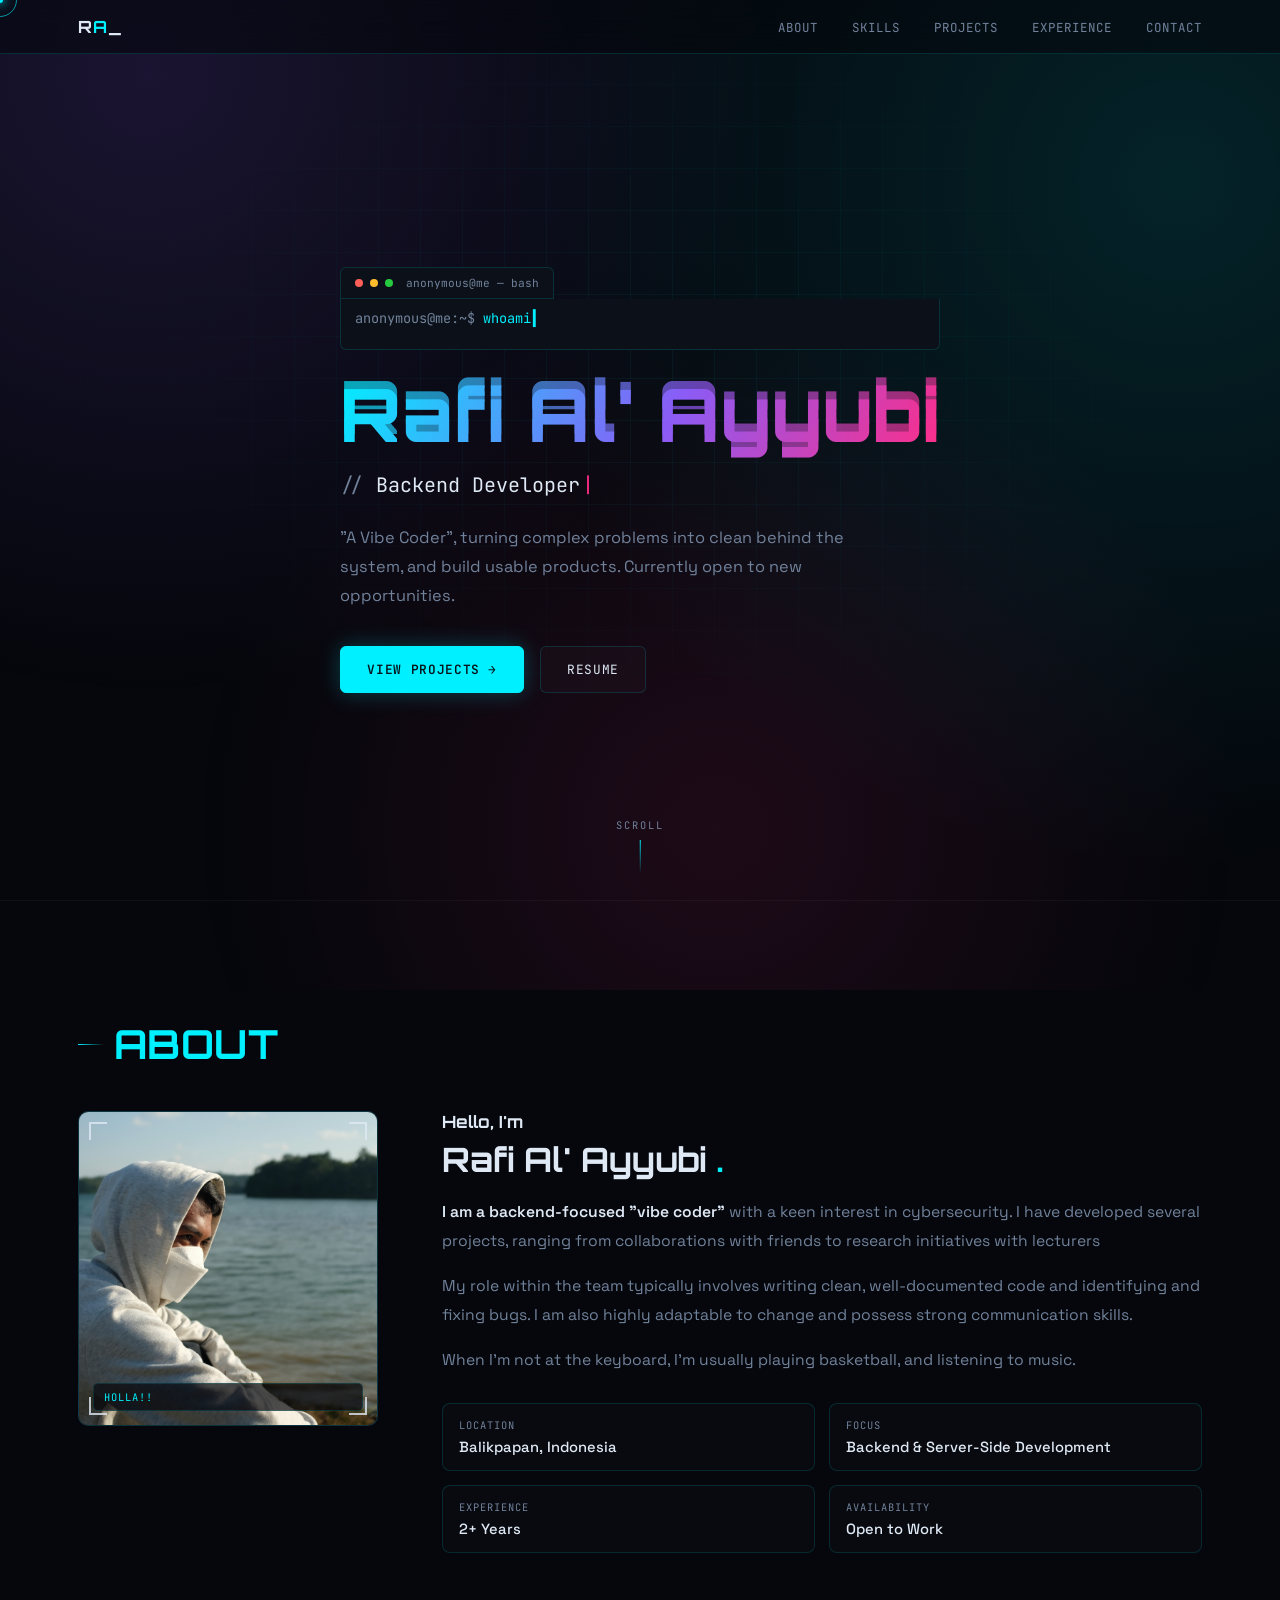
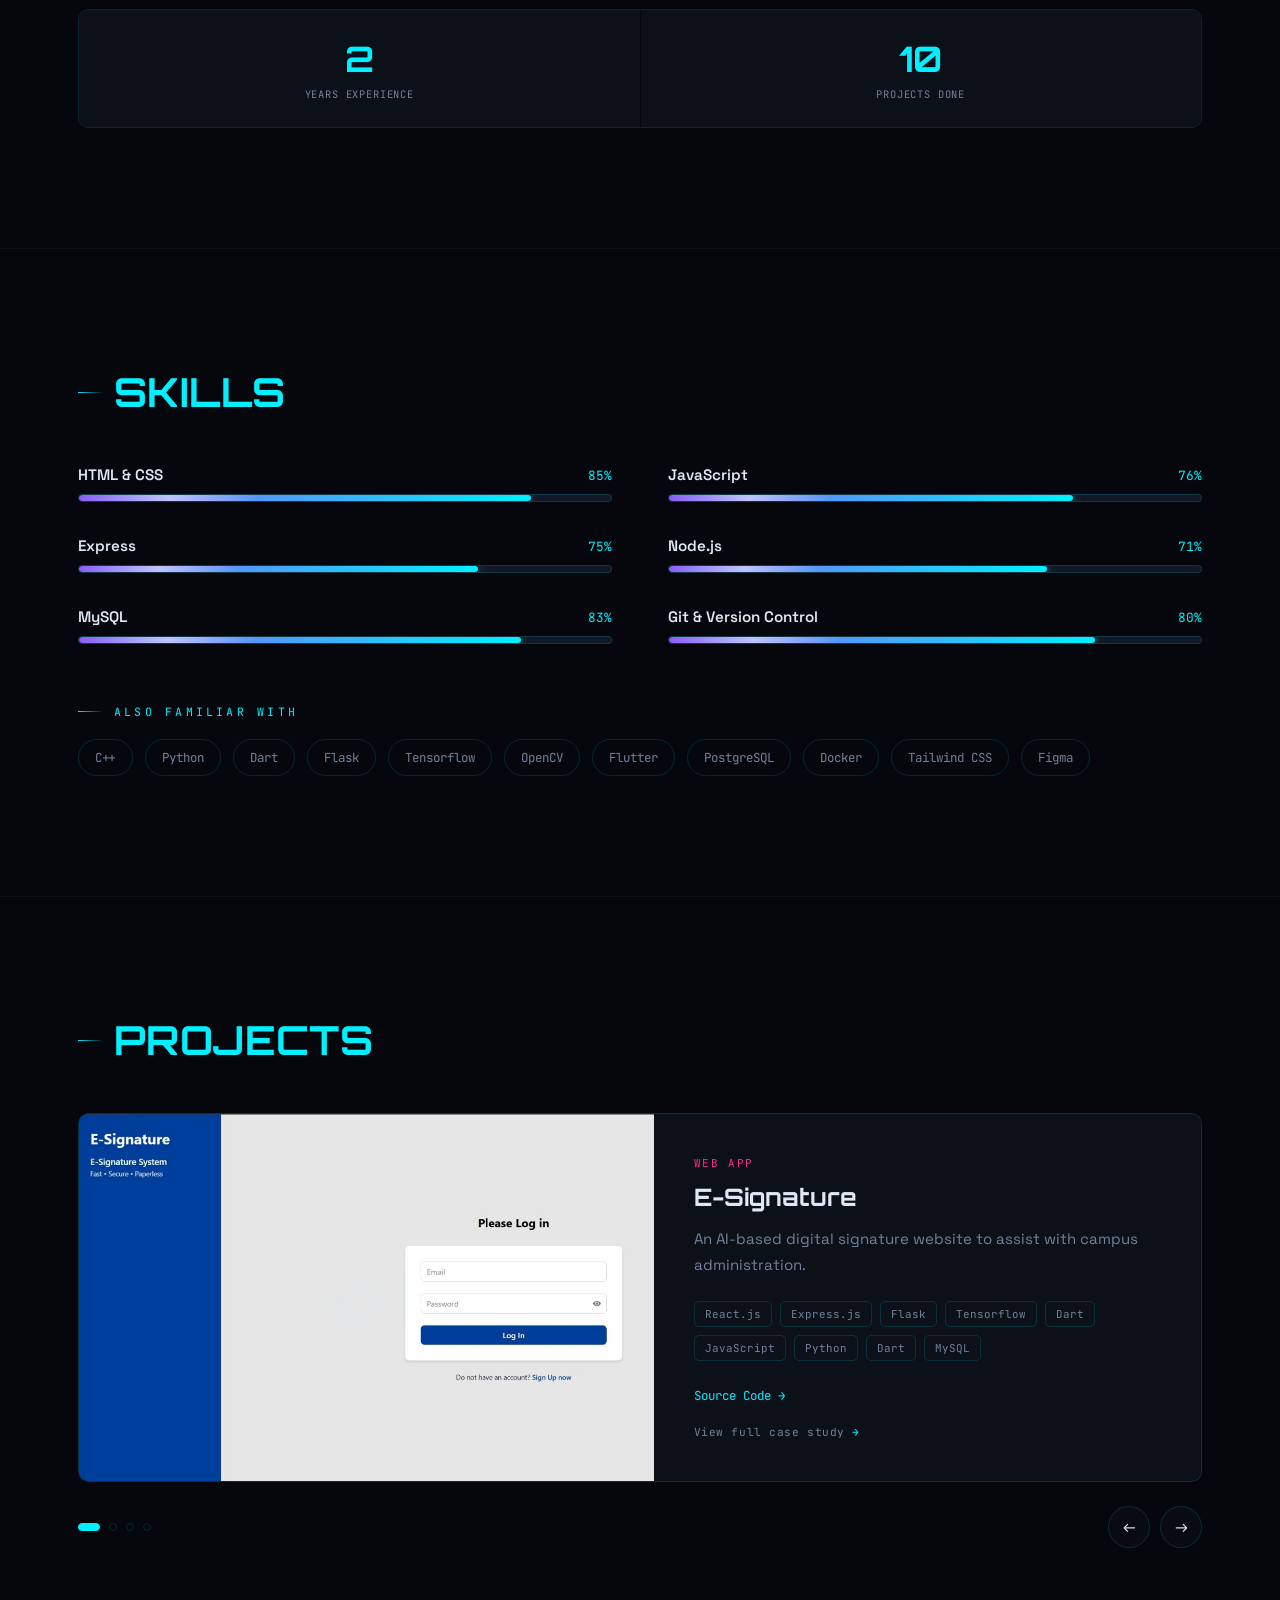
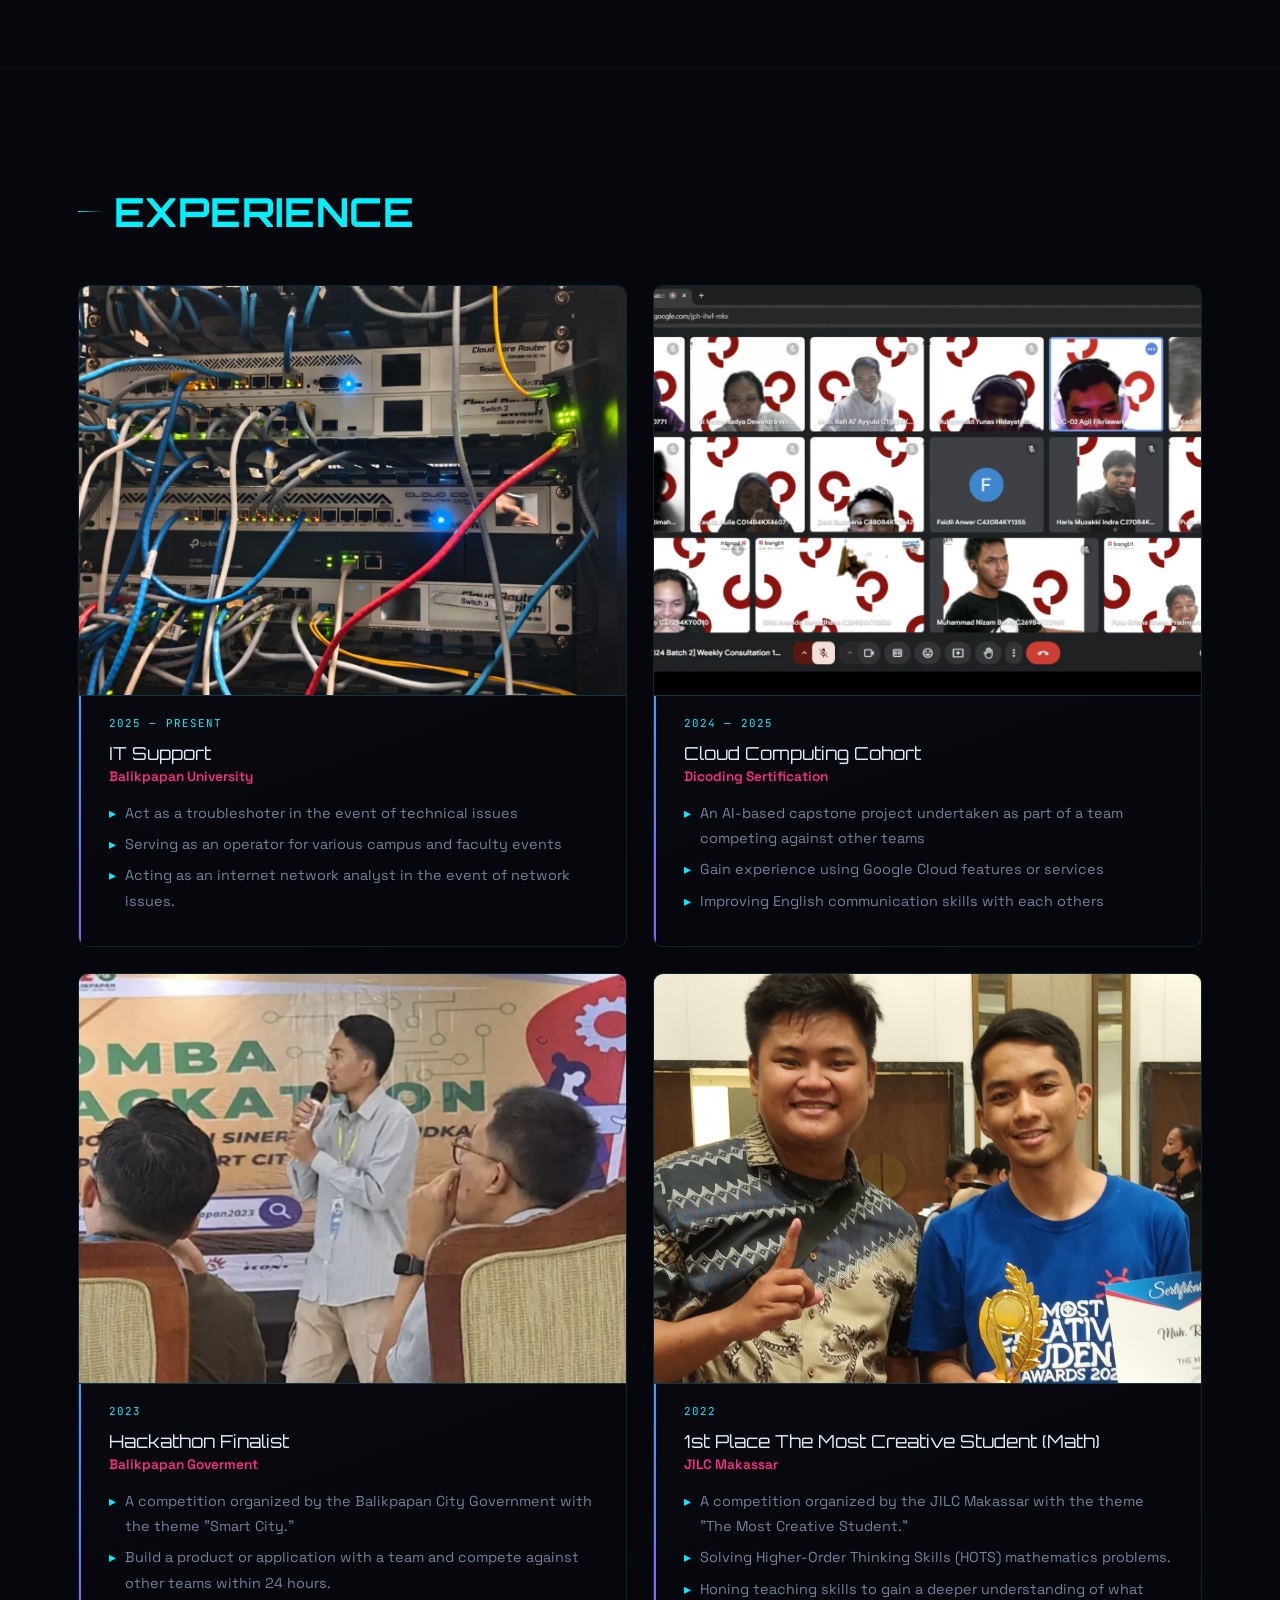
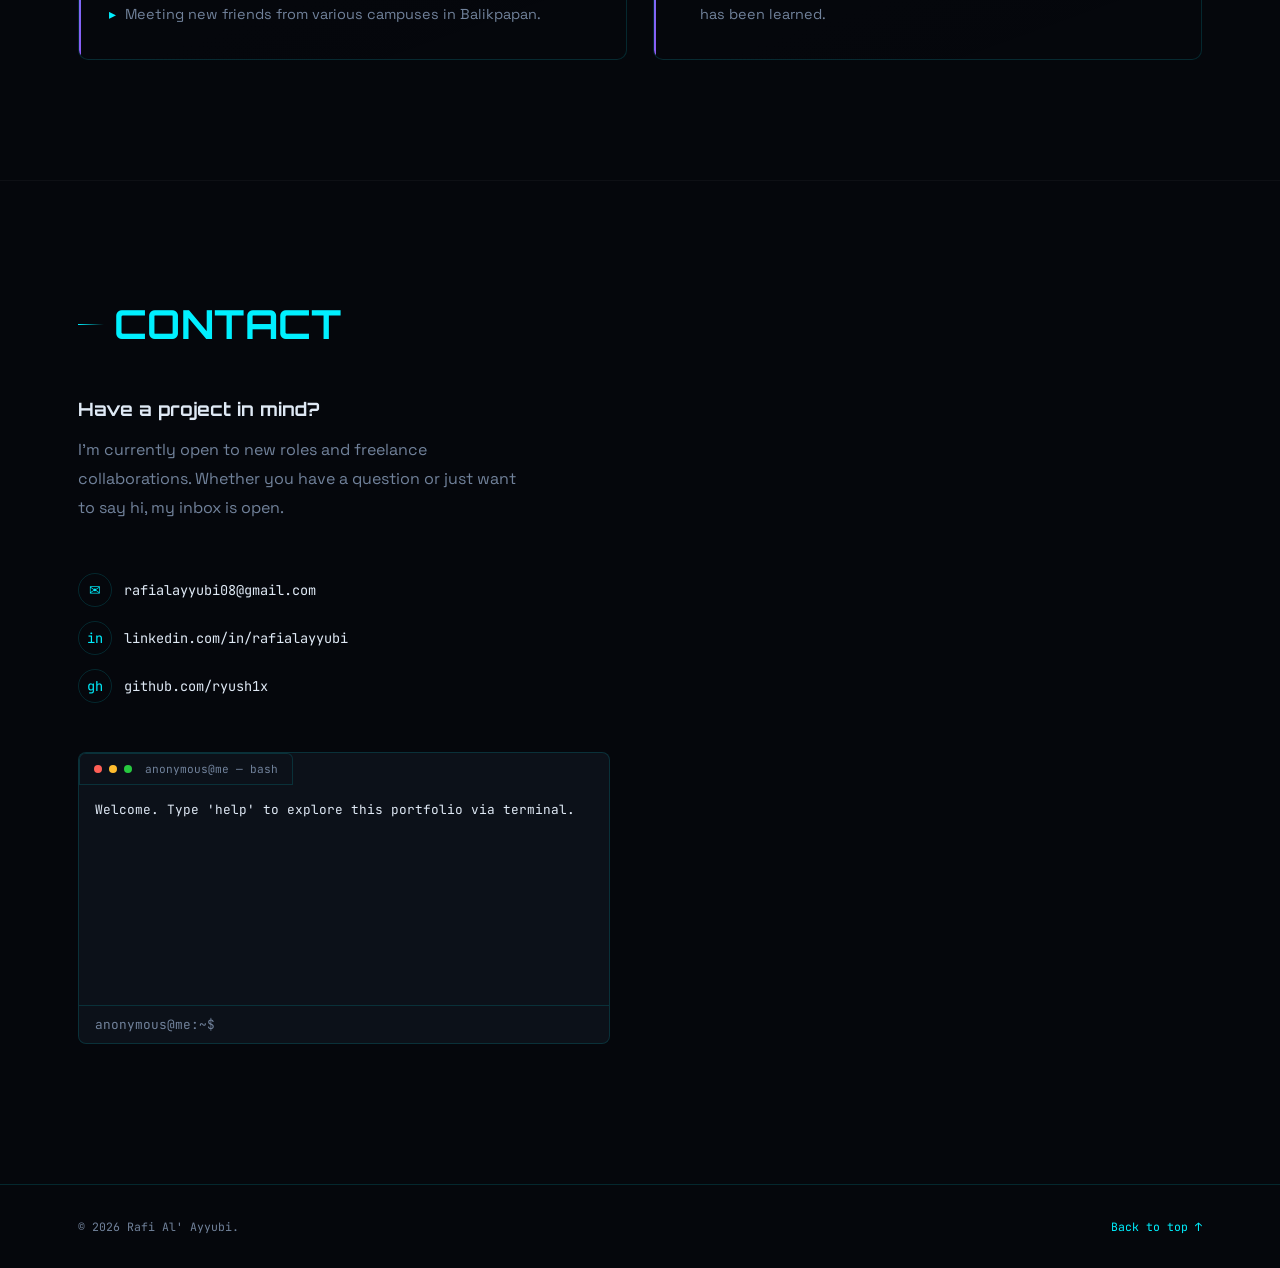
==== commit 3266f428: "add icon" ====
--- a/index.html
+++ b/index.html
@@ -7,6 +7,11 @@
 <link rel="preconnect" href="https://fonts.googleapis.com">
 <link href="https://fonts.googleapis.com/css2?family=Orbitron:wght@500;600;700;800&family=Space+Grotesk:wght@400;500;600;700&family=JetBrains+Mono:wght@400;500;600&display=swap" rel="stylesheet">
 <link rel="stylesheet" href="css/style.css">
+<link rel="icon" href="/favicon.ico" sizes="any">
+<link rel="icon" type="image/png" sizes="512x512" href="/favicon-512.png">
+<link rel="apple-touch-icon" sizes="180x180" href="/apple-touch-icon.png">
+<link rel="icon" type="image/png" sizes="192x192" href="/android-chrome-192x192.png">
+<link rel="icon" type="image/png" sizes="512x512" href="/android-chrome-512x512.png">
 </head>
 <body data-page="home">
 
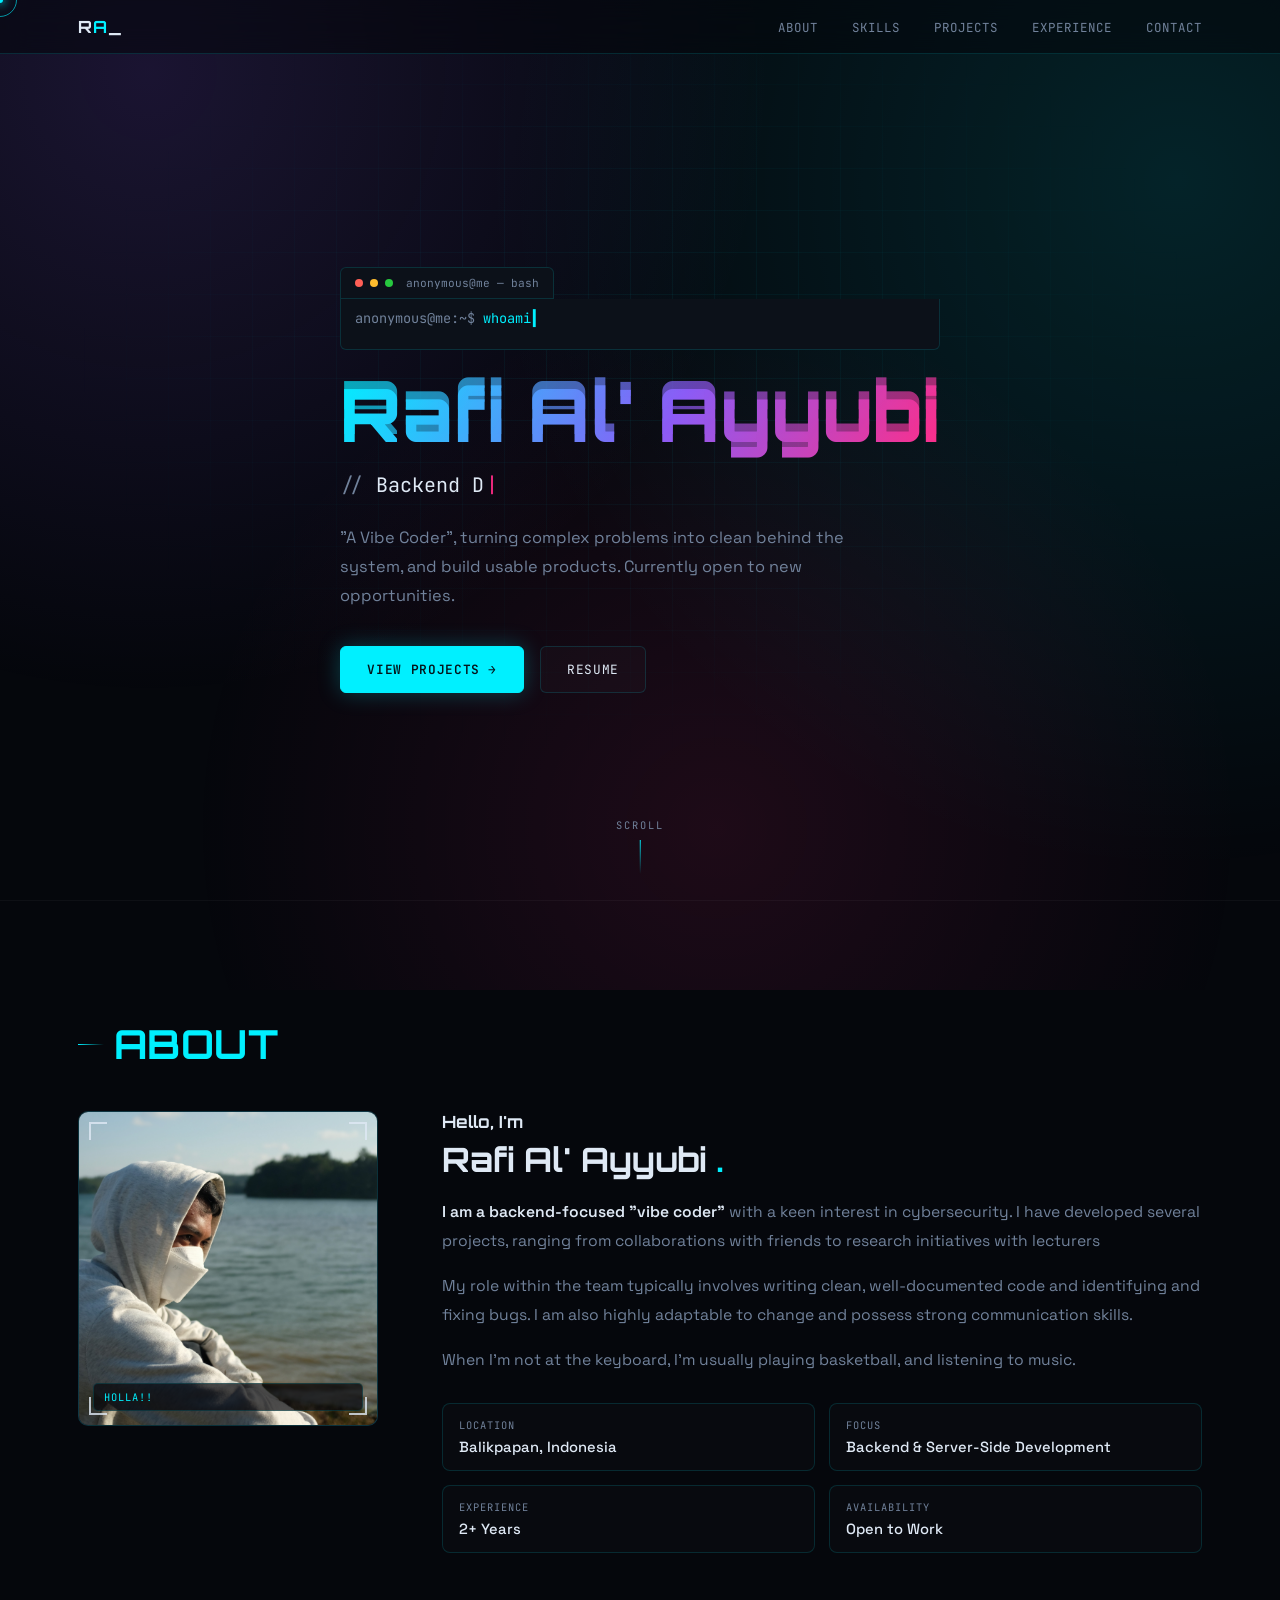
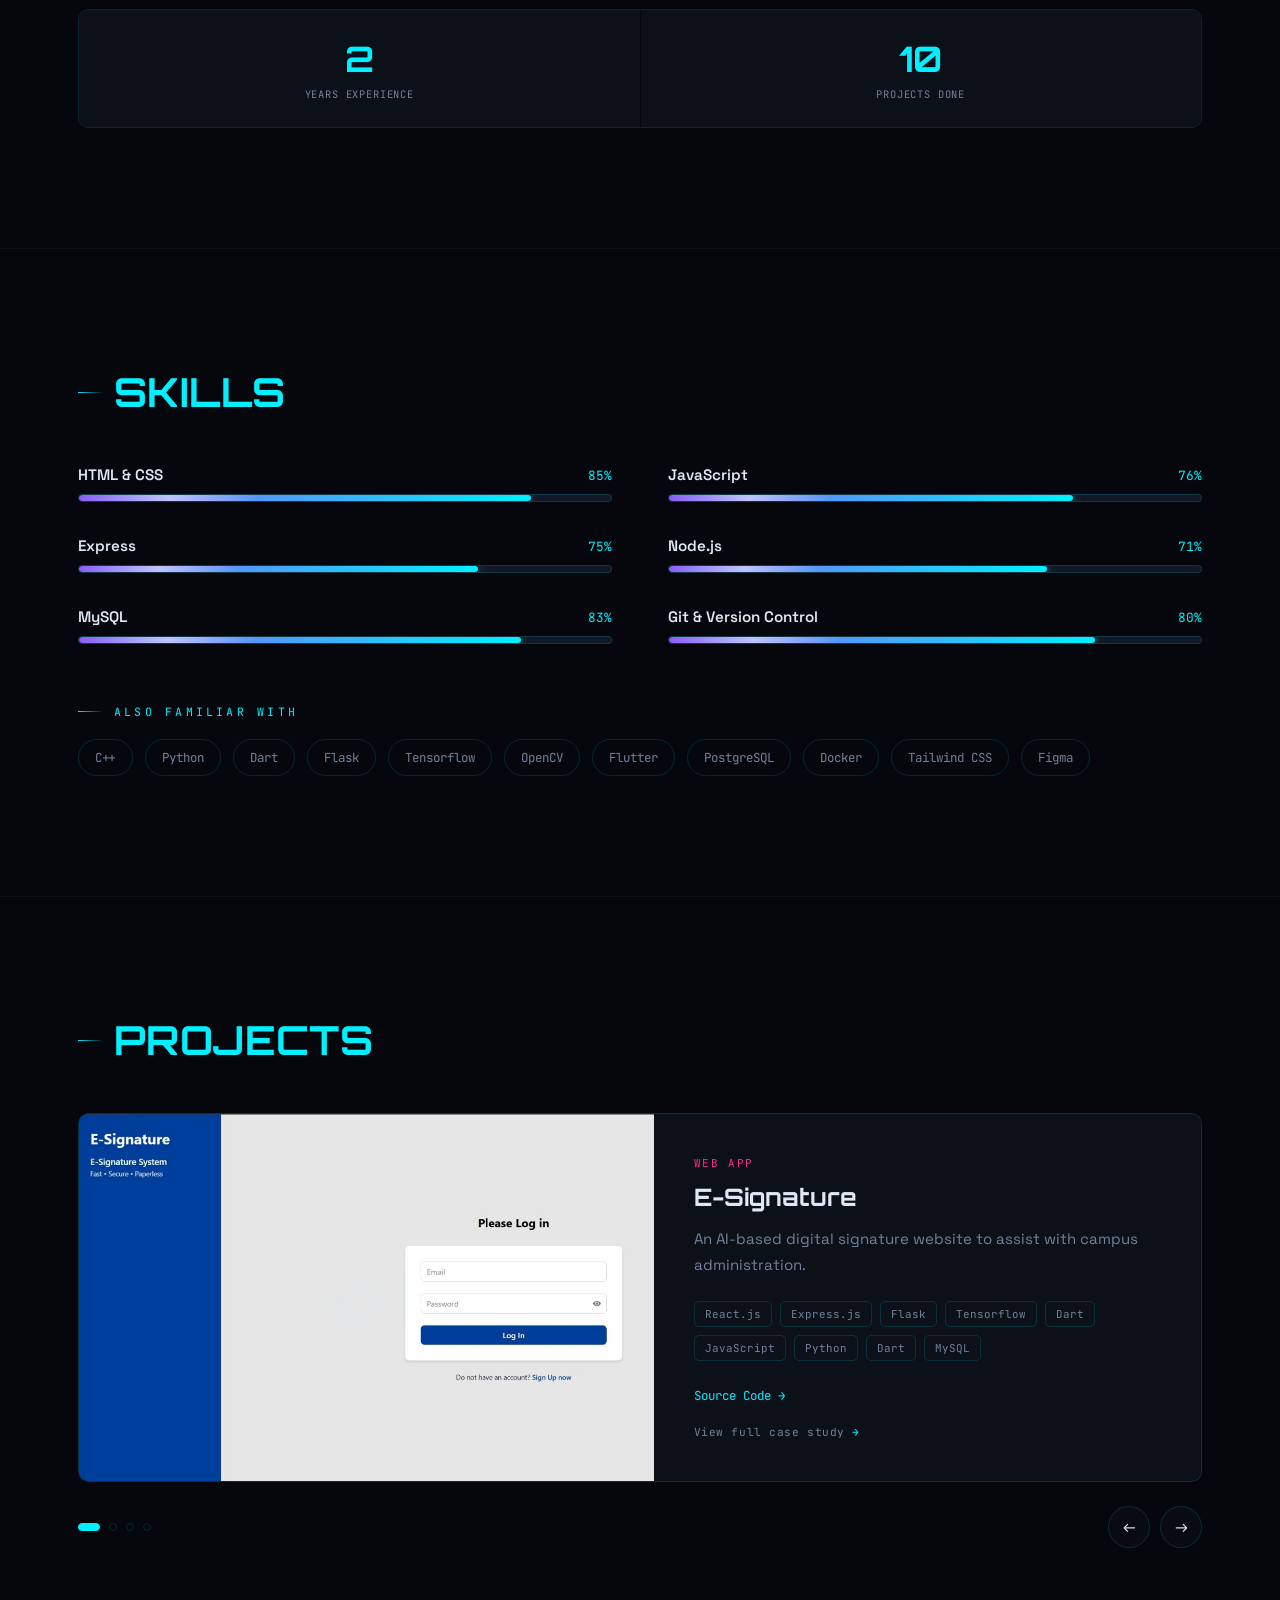
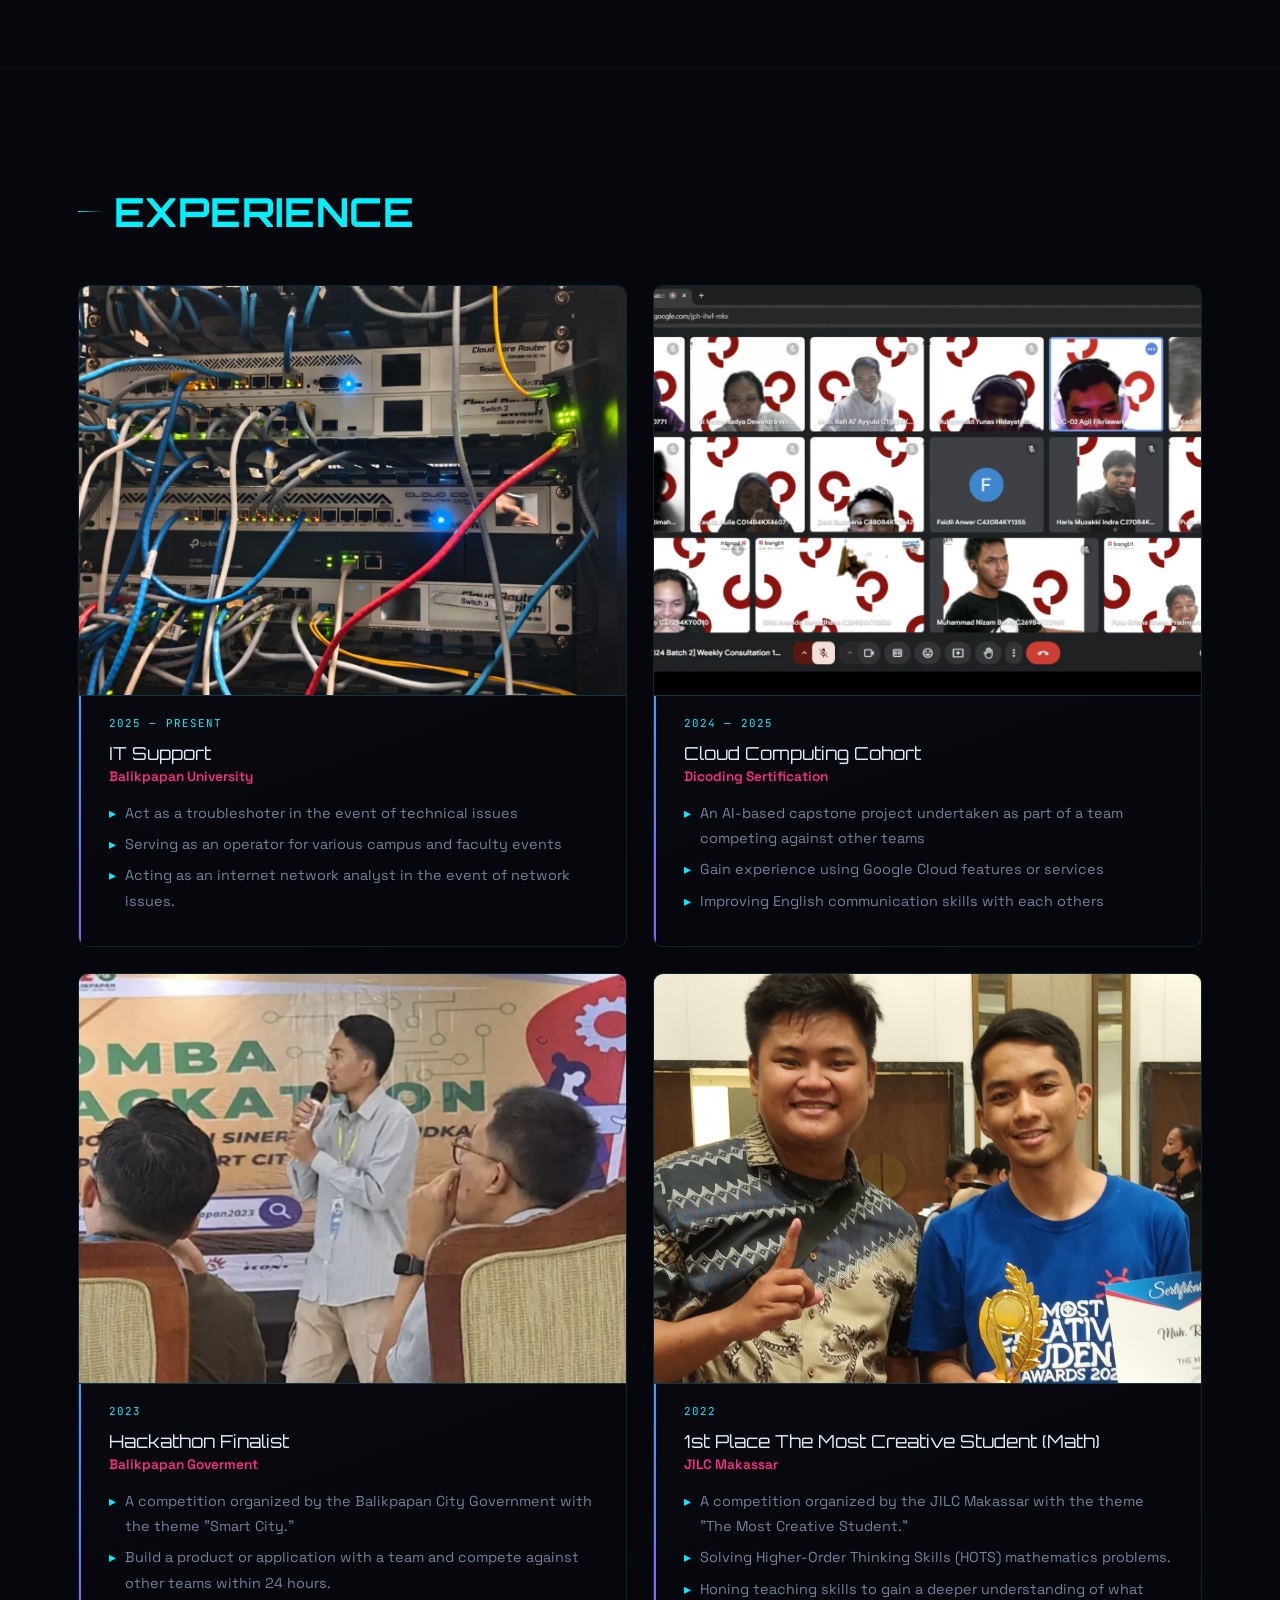
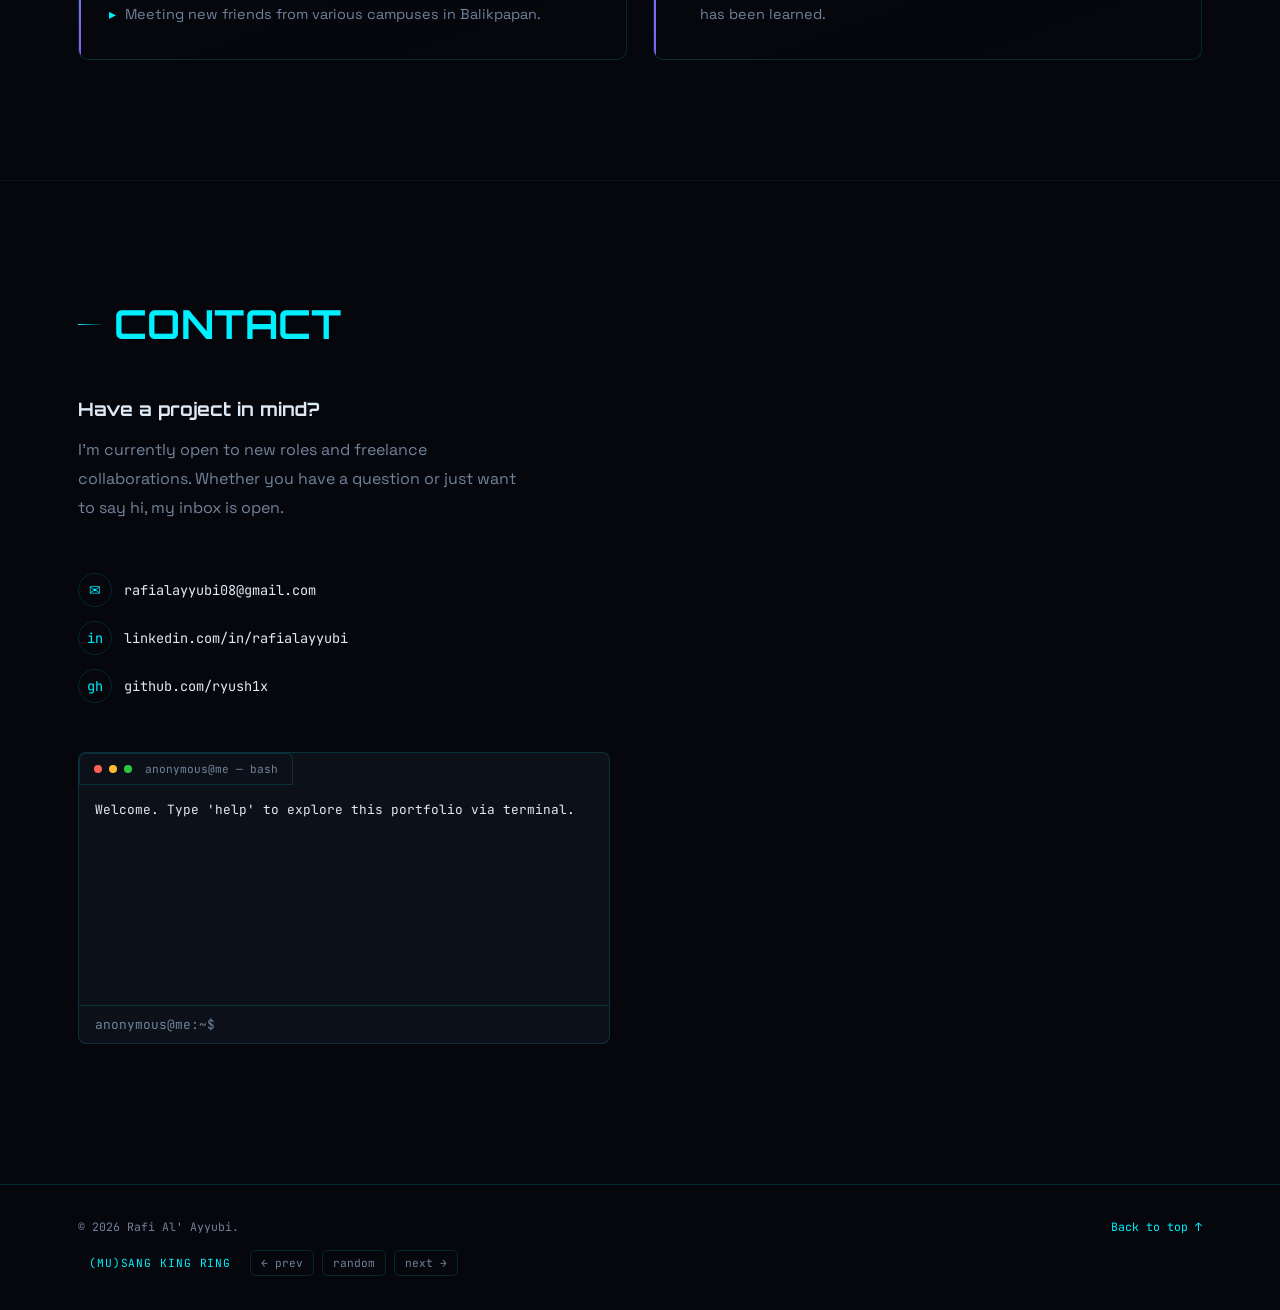
==== commit 7d8c5d29: "Merge 6d9e7616da720d633f9e24643b652e2a1fa02445 into 6cda1ec9e5b82875036c80ac37cf44e5546b7b3f" ====
--- a/index.html
+++ b/index.html
@@ -7,11 +7,11 @@
 <link rel="preconnect" href="https://fonts.googleapis.com">
 <link href="https://fonts.googleapis.com/css2?family=Orbitron:wght@500;600;700;800&family=Space+Grotesk:wght@400;500;600;700&family=JetBrains+Mono:wght@400;500;600&display=swap" rel="stylesheet">
 <link rel="stylesheet" href="css/style.css">
-<link rel="icon" href="/favicon.ico" sizes="any">
-<link rel="icon" type="image/png" sizes="512x512" href="/favicon-512.png">
-<link rel="apple-touch-icon" sizes="180x180" href="/apple-touch-icon.png">
-<link rel="icon" type="image/png" sizes="192x192" href="/android-chrome-192x192.png">
-<link rel="icon" type="image/png" sizes="512x512" href="/android-chrome-512x512.png">
+<link rel="icon" href="assets/favicon.ico" sizes="any">
+<link rel="icon" type="image/png" sizes="512x512" href="assets/favicon-512.png">
+<link rel="apple-touch-icon" sizes="180x180" href="assets/apple-touch-icon.png">
+<link rel="icon" type="image/png" sizes="192x192" href="assets/android-chrome-192x192.png">
+<link rel="icon" type="image/png" sizes="512x512" href="assets/android-chrome-512x512.png">
 </head>
 <body data-page="home">
 
@@ -333,6 +333,12 @@
     <p>© 2026 Rafi Al' Ayyubi.</p>
     <a href="#home" class="to-top">Back to top ↑</a>
   </div>
+  <nav class="webring wrap" aria-label="(MU)sang King Ring">
+    <a class="webring-name" href="https://musangking.fzhnf.my.id/ring">(MU)sang King Ring</a>
+    <a href="https://musangking.fzhnf.my.id/ring/ryush1x.my.id/previous" rel="prev">← prev</a>
+    <a href="https://musangking.fzhnf.my.id/ring/random">random</a>
+    <a href="https://musangking.fzhnf.my.id/ring/ryush1x.my.id/next" rel="next">next →</a>
+  </nav>
 </footer>
 
 <script src="js/cursor.js"></script>
--- a/css/style.css
+++ b/css/style.css
@@ -108,6 +108,8 @@
 
 #preloader{
   position:fixed; inset:0; z-index:10001;
+  height:100vh;
+  height:100dvh;
   background:var(--void);
   display:flex; align-items:center; justify-content:center;
   transition:opacity .6s ease, visibility .6s ease;
@@ -124,6 +126,8 @@
 
 .page-transition{
   position:fixed; inset:0; z-index:10000;
+  height:100vh;
+  height:100dvh;
   background:var(--void);
   display:flex; align-items:center; justify-content:center;
   clip-path: circle(0% at 50% 50%);
@@ -137,10 +141,14 @@
 
 
 .decrypt-overlay{
-  position:fixed; inset:0; z-index:10000; background:var(--void);
+  position:fixed; inset:0; z-index:10000;
+  height:100vh;
+  height:100dvh; 
+  background:var(--void);
   display:flex; align-items:center; justify-content:center;
   clip-path: circle(150% at 50% 50%);
   transition: clip-path .65s cubic-bezier(.65,0,.35,1);
+  
 }
 .decrypt-overlay.reveal{ clip-path: circle(0% at 50% 50%); }
 .do-inner{ text-align:center; font-family:var(--mono); color:var(--cyan); letter-spacing:.14em; text-transform:uppercase; font-size:.8rem; }
@@ -153,6 +161,8 @@
   display:flex; align-items:center; justify-content:center;
   clip-path: inset(0 0 0 0);
   transition: clip-path .9s cubic-bezier(.65,0,.35,1);
+  height:100vh;
+  height:100dvh;
 }
 .scan-overlay.reveal{ clip-path: inset(100% 0 0 0); }
 .so-inner{
@@ -207,7 +217,7 @@
 }
 body[data-page="project"] header, body[data-page="resume"] header{ position:sticky; }
 
-nav{
+header nav{
   max-width:var(--maxw); margin:0 auto; padding:16px 28px;
   display:flex; align-items:center; justify-content:space-between;
 }
@@ -672,6 +682,7 @@
 }
 .doc-cover-img{
   position:absolute; inset:0; width:100%; height:100%; object-fit:cover; z-index:0;
+  background:var(--panel-2);
 }
 .doc-photo .glyph{ font-family:var(--display); font-weight:800; font-size:5rem; color:rgba(223,233,245,.1); position:relative; z-index:1; animation:glyphFloat 6s ease-in-out infinite; }
 .doc-photo .corner{ position:absolute; width:20px; height:20px; border-color:var(--cyan); opacity:.7; animation:cornerPulse 3.6s ease-in-out infinite; z-index:2; }
@@ -772,6 +783,11 @@
   font-family:var(--mono); font-size:.72rem; color:var(--cyan); display:flex; align-items:center; gap:8px;
 }
 body[data-page="project"] footer p, body[data-page="resume"] footer p{ text-align:center; font-size:.68rem; color:var(--muted); }
+.webring{display:flex; align-items:center; flex-wrap:wrap; justify-content:center; gap:8px; margin-top:16px; font-family:var(--mono); font-size:.7rem;}
+.webring a{display:inline-flex; align-items:center; padding:5px 10px; border-radius:5px; border:1px solid var(--panel-border); color:var(--muted); transition:.25s;}
+.webring a:not(.webring-name):hover{color:var(--cyan); border-color:var(--cyan); background:rgba(0,240,255,.06);}
+.webring .webring-name{border-color:transparent; letter-spacing:.08em; text-transform:uppercase; color:var(--cyan);}
+body[data-page="home"] .webring{justify-content:flex-start;}
 
 
 .resume-hero{padding:70px 0 24px;}
